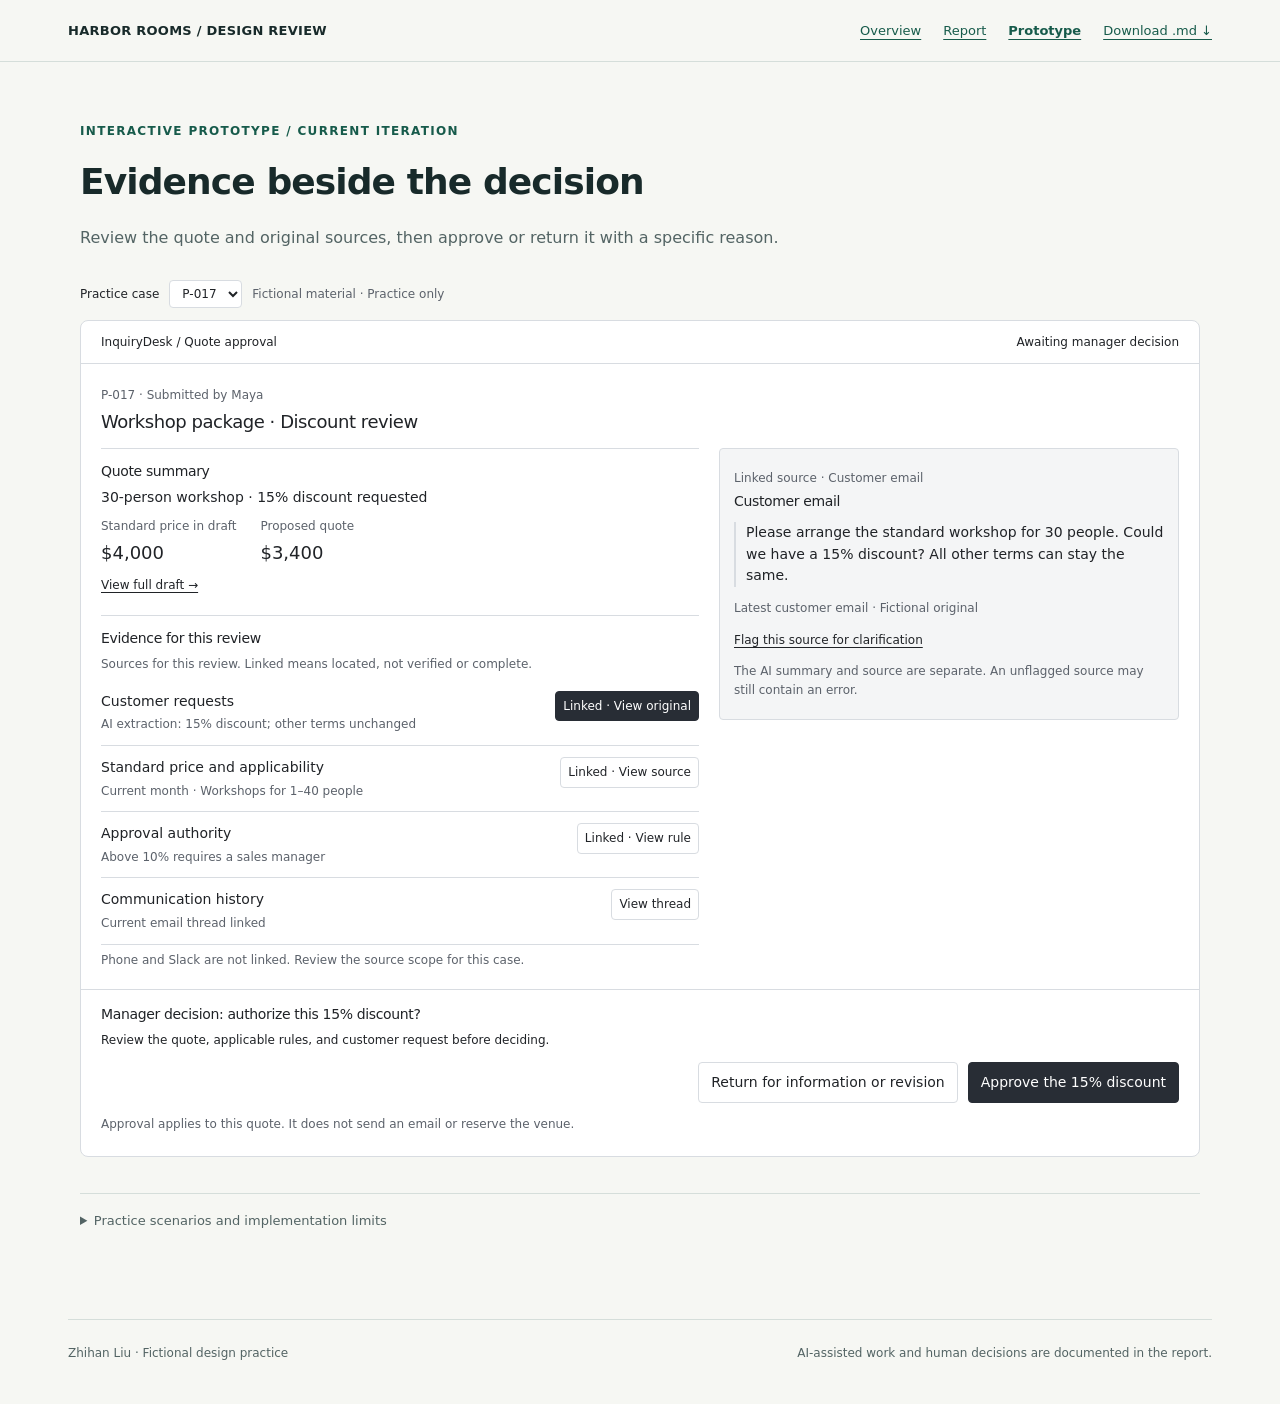
==== prototype.html @ 0fd15903 "Publish fictional quote review prototype and Markdown report" ====
<!doctype html><html lang="en"><head><meta charset="utf-8"><meta name="viewport" content="width=device-width, initial-scale=1"><meta name="robots" content="noindex,nofollow"><meta name="description" content="Fictional design practice by Zhihan Liu. Quote approval, supporting evidence, and human decisions."><title>Evidence beside the decision · Harbor Rooms</title><link rel="stylesheet" href="site.css"></head><body><div class="nav-wrap"><nav class="site-nav" aria-label="Main navigation"><a class="brand" href="index.html">HARBOR ROOMS / DESIGN REVIEW</a><a href="index.html">Overview</a><a href="submission.html">Report</a><a href="prototype.html" aria-current="page">Prototype</a><a href="submission.md" download="Zhihan_Liu_Mock_Assessment.md">Download .md ↓</a></nav></div><main class="wrap"><div class="prototype-host"><header class="page-head"><p class="eyebrow">Interactive prototype / Current iteration</p><h1>Evidence beside the decision</h1><p class="lede">Review the quote and original sources, then approve or return it with a specific reason.</p></header><div id="approval-evidence" class="viz-dotted-background">
  <div class="ae-exercise"><label for="ae-case">Practice case</label><select id="ae-case" class="cursor-interaction"><option value="a">P-017</option><option value="b">P-018</option><option value="c">P-019</option></select><span>Fictional material · Practice only</span></div>
  <section class="ae-window" aria-label="Review a quote with evidence">
    <header class="ae-header"><span>InquiryDesk / Quote approval</span><span id="ae-status">Awaiting manager decision</span></header>
    <div class="ae-heading"><p class="ae-muted" id="ae-id">P-017 · Submitted by Maya</p><h2>Workshop package · Discount review</h2></div>
    <div id="ae-review">
      <div class="ae-columns">
        <main>
          <section class="ae-section"><h3>Quote summary</h3><p>30-person workshop · 15% discount requested</p><div class="ae-prices"><div><span class="ae-muted">Standard price in draft</span><p>$4,000</p></div><div><span class="ae-muted">Proposed quote</span><p>$3,400</p></div></div><button type="button" class="ae-link cursor-interaction" data-source="quote">View full draft →</button></section>
          <section class="ae-section"><h3>Evidence for this review</h3><p class="ae-muted">Sources for this review. Linked means located, not verified or complete.</p>
            <div class="ae-row"><div><span>Customer requests</span><p class="ae-muted">AI extraction: 15% discount; other terms unchanged</p></div><button type="button" data-source="customer" class="ae-tag cursor-interaction">Linked · View original</button></div>
            <div class="ae-row"><div><span>Standard price and applicability</span><p class="ae-muted" id="ae-price-description">Current month · Workshops for 1–40 people</p></div><button type="button" data-source="price" id="ae-price-source" class="ae-tag cursor-interaction">Linked · View source</button></div>
            <div class="ae-row"><div><span>Approval authority</span><p class="ae-muted">Above 10% requires a sales manager</p></div><button type="button" data-source="rule" class="ae-tag cursor-interaction">Linked · View rule</button></div>
            <div class="ae-row"><div><span>Communication history</span><p class="ae-muted">Current email thread linked</p></div><button type="button" data-source="history" class="ae-tag cursor-interaction">View thread</button></div>
            <p class="ae-muted">Phone and Slack are not linked. Review the source scope for this case.</p>
          </section>
          <section id="ae-issue" class="ae-issue" aria-live="polite" hidden><h3>Needs information or clarification</h3><p id="ae-issue-copy"></p></section>
        </main>
        <aside class="ae-evidence" aria-label="Original evidence"><p class="ae-muted" id="ae-source-meta"></p><h3 id="ae-source-title"></h3><div id="ae-document"></div><button id="ae-flag" type="button" class="ae-link cursor-interaction" aria-pressed="false">Flag this source for clarification</button><p class="ae-muted">The AI summary and source are separate. An unflagged source may still contain an error.</p></aside>
      </div>
      <section class="ae-decision"><h3>Manager decision: authorize this 15% discount?</h3><p id="ae-decision-copy">Review the quote, applicable rules, and customer request before deciding.</p><div class="ae-actions"><button id="ae-return" type="button" class="ae-button cursor-interaction">Return for information or revision</button><button id="ae-approve" type="button" class="ae-button ae-primary cursor-interaction">Approve the 15% discount</button></div><p class="ae-muted">Approval applies to this quote. It does not send an email or reserve the venue.</p></section>
      <div id="ae-return-panel" class="ae-return-panel" role="group" aria-label="Return reason" hidden><label for="ae-reason">What should the coordinator add or revise?</label><textarea id="ae-reason" rows="3" placeholder="Name the source or term and the next step needed"></textarea><p id="ae-error" role="alert" hidden>Enter a specific return reason.</p><div class="ae-actions"><button id="ae-cancel" type="button" class="ae-button cursor-interaction">Cancel</button><button id="ae-confirm-return" type="button" class="ae-button ae-primary cursor-interaction">Confirm return</button></div></div>
    </div>
    <section id="ae-result" class="ae-result" aria-live="polite" hidden><p class="ae-muted">Practice approval record · Leon</p><h3 id="ae-result-title"></h3><p id="ae-result-copy"></p><p id="ae-result-reason"></p><p class="ae-muted">No real email or booking was created.</p><button id="ae-back" type="button" class="ae-button cursor-interaction">Return this case to pending review</button></section>
  </section>
</div>
<style>
#approval-evidence{padding:12px 0;color-scheme:light dark;font-family:system-ui,"Microsoft YaHei",sans-serif;font-size:14px;line-height:1.55;--ae-bg:light-dark(#fff,#202225);--ae-fg:light-dark(#202327,#eceef1);--ae-soft:light-dark(#f4f5f6,#2b2e33);--ae-muted:light-dark(#5c626b,#b4bac3);--ae-line:light-dark(#d8dce1,#474d55);--ae-button:light-dark(#282d35,#e4e8ed);--ae-button-text:light-dark(#fff,#1e2227);--ae-warn:light-dark(#80500f,#f0c085);color:var(--ae-fg)}
#approval-evidence *{box-sizing:border-box}
#approval-evidence [hidden]{display:none!important}
#approval-evidence .ae-exercise{display:flex;gap:10px;align-items:center;flex-wrap:wrap;padding:0 100px 12px 0;font-size:12px}
#approval-evidence .ae-exercise span{color:var(--ae-muted)}
#approval-evidence select{font:inherit;padding:5px 8px;background:var(--ae-bg);color:var(--ae-fg);border:1px solid var(--ae-line);border-radius:4px}
#approval-evidence .ae-window{background:var(--ae-bg);border:1px solid var(--ae-line);border-radius:8px;overflow:hidden}
#approval-evidence .ae-header{padding:12px 20px;border-bottom:1px solid var(--ae-line);display:flex;gap:10px;justify-content:space-between;flex-wrap:wrap;font-size:12px}
#approval-evidence .ae-heading{padding:16px 20px 12px}
#approval-evidence h2{font-size:18px;font-weight:500;margin:3px 0}
#approval-evidence h3{font-size:14px;font-weight:500;margin:0 0 8px}
#approval-evidence p{margin:6px 0}
#approval-evidence .ae-muted{color:var(--ae-muted);font-size:12px}
#approval-evidence .ae-columns{display:grid;grid-template-columns:minmax(0,1.3fr) minmax(0,1fr);gap:20px;padding:0 20px}
#approval-evidence main{min-width:0}
#approval-evidence .ae-section{padding:14px 0;border-top:1px solid var(--ae-line)}
#approval-evidence .ae-prices{display:flex;gap:24px;flex-wrap:wrap;font-variant-numeric:tabular-nums}
#approval-evidence .ae-prices p{font-size:18px;font-weight:500;margin:2px 0}
#approval-evidence .ae-row{display:flex;align-items:start;justify-content:space-between;gap:12px;padding:11px 0;border-bottom:1px solid var(--ae-line)}
#approval-evidence .ae-row>div{min-width:0}
#approval-evidence .ae-row p{margin:3px 0 0}
#approval-evidence .ae-evidence{min-width:0;align-self:start;background:var(--ae-soft);padding:14px;border:1px solid var(--ae-line);border-radius:4px}
#approval-evidence button,#approval-evidence textarea{font:inherit}
#approval-evidence button{color:inherit}
#approval-evidence .ae-link{border:0;padding:7px 0;background:transparent;text-decoration:underline;text-underline-offset:3px;font-size:12px;text-align:left}
#approval-evidence .ae-link[aria-pressed="true"]{font-weight:500;color:var(--ae-warn)}
#approval-evidence .ae-tag{font-size:12px;flex:none;max-width:48%;padding:5px 7px;background:var(--ae-bg);border:1px solid var(--ae-line);border-radius:4px;text-align:left}
#approval-evidence .ae-tag.ae-selected{background:var(--ae-button);color:var(--ae-button-text);border-color:var(--ae-button)}
#approval-evidence .ae-tag.ae-missing{color:var(--ae-warn);background:var(--ae-bg);border-color:var(--ae-line)}
#approval-evidence .ae-issue{padding:14px 0;color:var(--ae-warn);border-top:1px solid var(--ae-line)}
#approval-evidence .ae-decision{padding:16px 20px;border-top:1px solid var(--ae-line)}
#approval-evidence .ae-decision>p{font-size:12px}
#approval-evidence .ae-actions{display:flex;gap:10px;justify-content:flex-end;flex-wrap:wrap;margin:12px 0}
#approval-evidence .ae-button{padding:9px 12px;background:var(--ae-bg);border:1px solid var(--ae-line);border-radius:4px}
#approval-evidence .ae-primary{background:var(--ae-button);color:var(--ae-button-text);border-color:var(--ae-button)}
#approval-evidence .ae-button:disabled{opacity:.45;cursor:not-allowed}
#approval-evidence .ae-return-panel,#approval-evidence .ae-result{padding:16px 20px;border-top:1px solid var(--ae-line)}
#approval-evidence textarea{display:block;width:100%;padding:10px;margin:8px 0;background:var(--ae-bg);color:var(--ae-fg);border:1px solid var(--ae-line);border-radius:4px;resize:vertical;font-size:16px}
#approval-evidence #ae-error{color:var(--ae-warn)}
#approval-evidence #ae-result-reason{white-space:pre-wrap;overflow-wrap:anywhere}
#approval-evidence blockquote{margin:12px 0;padding-left:10px;border-left:2px solid var(--ae-line)}
@media(max-width:620px){#approval-evidence .ae-columns{grid-template-columns:1fr;gap:4px;padding:0 16px}#approval-evidence .ae-evidence{margin-bottom:16px}#approval-evidence .ae-header,#approval-evidence .ae-heading,#approval-evidence .ae-decision,#approval-evidence .ae-return-panel,#approval-evidence .ae-result{padding-left:16px;padding-right:16px}}
@media(pointer:coarse){#approval-evidence button,#approval-evidence select{min-height:44px}}
</style>
<script>
(()=>{
  const root=document.getElementById('approval-evidence');
  const q=id=>root.querySelector('#'+id);
  const caseIds={a:'P-017',b:'P-018',c:'P-019'};
  const sourceNames={customer:'Customer email',price:'Standard price source',rule:'Approval rule',history:'Current email thread',quote:'Quote draft'};
  let state={exercise:'approval-evidence',case:'a',source:'customer',decision:'pending',flags:[],reason:''};
  function restore(raw){const s=raw?.privateContent||raw;if(!s||s.exercise!=='approval-evidence')return;state.case=caseIds[s.case]?s.case:'a';state.source=sourceNames[s.source]?s.source:'customer';state.decision=['pending','approved','returned'].includes(s.decision)?s.decision:'pending';state.flags=Array.isArray(s.flags)?s.flags.filter(v=>sourceNames[v]):[];state.reason=typeof s.reason==='string'?s.reason:'';}
  function save(){}
  function documentHtml(){
    if(state.source==='customer')return state.case==='c'?'<blockquote>Please arrange the standard workshop for 30 people. Could we have a 15% discount? We would also like free cancellation until 3 days before the event instead of 7 days.</blockquote><p class="ae-muted">Latest customer email · Fictional original</p>':'<blockquote>Please arrange the standard workshop for 30 people. Could we have a 15% discount? All other terms can stay the same.</blockquote><p class="ae-muted">Latest customer email · Fictional original</p>';
    if(state.source==='price')return state.case==='b'?'<p>No standard price source applicable to this quote was found.</p><p>The draft lists $4,000, but its source, scope, and effective version are missing.</p>':'<p>Standard workshop package: $4,000.</p><p>For 1–40 people; applicable to quotes this month.</p><p>Default free cancellation deadline: 7 days before the event.</p><p class="ae-muted">Source: business-maintained monthly package table · Fictional material</p>';
    if(state.source==='rule')return '<blockquote>Discounts above 10%, or changes to cancellation terms, require sales manager approval.</blockquote><p class="ae-muted">Source: the mock brief business rules</p>';
    if(state.source==='history')return '<p>In this thread, the customer asked about a 30-person workshop. The coordinator shared standard package details. The customer then submitted special requests.</p><p class="ae-muted">Only this thread is linked. Phone, Slack, and other threads are not linked.</p>';
    return '<p>Standard workshop for 30 people: $4,000, discounted by 15% to $3,400.</p><p>Free cancellation deadline: 7 days before the event. Other package terms remain unchanged.</p><p>This quote does not book or reserve the venue.</p><p class="ae-muted">AI quote draft · Not sent</p>';
  }
  function render(){
    const missing=state.case==='b';const blocked=missing||state.flags.length>0;const done=state.decision!=='pending';
    q('ae-case').value=state.case;q('ae-id').textContent=caseIds[state.case]+' · Submitted by Maya';
    q('ae-source-meta').textContent='Linked source · '+sourceNames[state.source];q('ae-source-title').textContent=sourceNames[state.source];q('ae-document').innerHTML=documentHtml();
    q('ae-price-description').textContent=missing?'Applicable price source missing; draft amounts are not supported':'Current month · Workshops for 1–40 people';
    q('ae-price-source').textContent=missing?'Missing · View gap':'Linked · View source';
    root.querySelectorAll('.ae-tag').forEach(b=>{b.classList.toggle('ae-selected',b.dataset.source===state.source);b.classList.toggle('ae-missing',b.dataset.source==='price'&&missing);});
    const flagged=state.flags.includes(state.source);q('ae-flag').textContent=flagged?'Remove clarification flag':'Flag this source for clarification';q('ae-flag').setAttribute('aria-pressed',String(flagged));
    const issues=[];if(missing)issues.push('The standard price source is missing. Supply an applicable source.');state.flags.forEach(s=>issues.push('Manager flagged: '+sourceNames[s]+' needs information or clarification.'));
    q('ae-issue').hidden=!blocked;q('ae-issue-copy').textContent=issues.join(' ');
    q('ae-approve').disabled=blocked;
    q('ae-decision-copy').textContent=blocked?'A source issue remains unresolved. Specify the information or revision needed before approval.':'Review the quote, applicable rules, and customer request before deciding.';
    q('ae-review').hidden=done;q('ae-result').hidden=!done;
    q('ae-status').textContent=state.decision==='approved'?'Approved':state.decision==='returned'?'Awaiting coordinator update':blocked?'Needs information or clarification':'Awaiting manager decision';
    q('ae-result-title').textContent=state.decision==='approved'?'Approved the 15% discount in this quote':'Returned to the coordinator for information or revision';
    q('ae-result-copy').textContent=state.decision==='approved'?'The result returns to the coordinator. This quote can continue to the sending step.':'After adding information or revising the quote, the coordinator requests approval again.';
    q('ae-result-reason').textContent=state.decision==='returned'?'Return reason: '+state.reason:'';
  }
  root.querySelectorAll('[data-source]').forEach(b=>b.addEventListener('click',()=>{state.source=b.dataset.source;render();save();}));
  q('ae-flag').addEventListener('click',()=>{const i=state.flags.indexOf(state.source);if(i>=0)state.flags.splice(i,1);else state.flags.push(state.source);render();save();});
  q('ae-return').addEventListener('click',()=>{q('ae-return-panel').hidden=false;q('ae-reason').focus();});
  q('ae-cancel').addEventListener('click',()=>{q('ae-return-panel').hidden=true;q('ae-error').hidden=true;q('ae-return').focus();});
  q('ae-confirm-return').addEventListener('click',()=>{const reason=q('ae-reason').value.trim();if(!reason){q('ae-error').hidden=false;q('ae-reason').focus();return;}state.decision='returned';state.reason=reason;q('ae-return-panel').hidden=true;q('ae-error').hidden=true;render();save();});
  q('ae-approve').addEventListener('click',()=>{if(state.case==='b'||state.flags.length)return;state.decision='approved';render();save();});
  q('ae-back').addEventListener('click',()=>{state.decision='pending';state.flags=[];state.reason='';q('ae-reason').value='';q('ae-return-panel').hidden=true;q('ae-error').hidden=true;render();save();});
  q('ae-case').addEventListener('change',e=>{state={exercise:'approval-evidence',case:e.target.value,source:'customer',decision:'pending',flags:[],reason:''};q('ae-return-panel').hidden=true;q('ae-error').hidden=true;q('ae-reason').value='';render();save();});
  render();
})();
</script>
<details class="scenario-notes"><summary>Practice scenarios and implementation limits</summary><ul><li>P-017: discount request with linked price and rule sources.</li><li>P-018: applicable price source missing; approval is paused as a design hypothesis.</li><li>P-019: compare the original customer request with the summary and quote. This fixture contains a discrepancy.</li></ul><p>This is a browser-only prototype. Refresh resets the practice. Decisions do not send emails, reserve venues, or create real approval records. Source retrieval and AI are simulated.</p><a href="earlier-prototype.html">Compare the earlier version with required checkboxes →</a></details></div></main><footer class="footer"><span>Zhihan Liu · Fictional design practice</span><span>AI-assisted work and human decisions are documented in the report.</span></footer></body></html>
---- site.css ----
:root{color-scheme:light;--ink:#182a2a;--muted:#536464;--paper:#f6f7f3;--line:#d5deda;--green:#175b4b;--soft:#e9efe9}*{box-sizing:border-box}html{scroll-behavior:smooth;scroll-padding-top:90px}body{margin:0;background:var(--paper);color:var(--ink);font:16px/1.65 system-ui,-apple-system,'Segoe UI','Microsoft YaHei',sans-serif}a{color:var(--green);text-underline-offset:4px}a:hover{text-decoration-thickness:2px}button,a,select,textarea{touch-action:manipulation}a:focus-visible,button:focus-visible,select:focus-visible,textarea:focus-visible{outline:3px solid #247e69;outline-offset:4px}.site-nav{display:flex;gap:22px;align-items:center;flex-wrap:wrap;max-width:1200px;padding:20px 28px;margin:auto;font-size:13px}.brand{font-weight:700;color:var(--ink);text-decoration:none;margin-right:auto;letter-spacing:.02em}.site-nav a[aria-current=page]{font-weight:700}.nav-wrap{border-bottom:1px solid var(--line);background:var(--paper)}.wrap{max-width:1200px;margin:auto;padding:48px 28px 72px}.eyebrow{font-size:12px;letter-spacing:.11em;text-transform:uppercase;color:var(--green);font-weight:700}h1,h2,h3{line-height:1.2;letter-spacing:-.025em}h1{font-size:clamp(34px,5vw,62px);font-weight:600;margin:18px 0 22px;max-width:900px}h2{font-size:28px;margin:40px 0 20px}h3{font-size:20px}.lede{font-size:19px;max-width:720px;color:var(--muted)}.note{font-size:13px;color:var(--muted)}.actions{display:flex;gap:12px;flex-wrap:wrap;margin:28px 0}.button{display:inline-flex;align-items:center;justify-content:center;text-decoration:none;border:1px solid var(--line);border-radius:6px;background:white;padding:12px 18px;font-size:14px;font-weight:600;color:var(--ink)}.button.primary{background:var(--green);border-color:var(--green);color:white}.hero{padding:12px 0 34px}.overview{display:grid;grid-template-columns:1.4fr 1fr;gap:40px;padding-top:30px;border-top:1px solid var(--line)}.decision-note{border-left:3px solid var(--green);padding:8px 0 8px 20px}.flow{display:grid;grid-template-columns:repeat(4,1fr);border:1px solid var(--line);background:white;border-radius:8px;overflow:hidden;margin:22px 0}.flow>div{padding:22px;border-right:1px solid var(--line)}.flow>div:last-child{border:0}.flow span{font-size:12px;color:var(--green)}.flow strong{display:block;line-height:1.35;margin:9px 0}.flow p{font-size:13px;color:var(--muted);margin:0}.entry-list{border-top:1px solid var(--line);margin-top:20px}.entry{display:grid;grid-template-columns:45px 1fr auto;align-items:center;gap:16px;padding:22px 0;border-bottom:1px solid var(--line)}.entry p{font-size:14px;color:var(--muted);margin:5px 0}.entry .number{font-size:13px;color:var(--green)}.entry strong{font-size:20px;font-weight:600}.footer{border-top:1px solid var(--line);max-width:1144px;margin:0 auto;padding:24px 0 40px;color:var(--muted);font-size:12px;display:flex;gap:20px;justify-content:space-between;flex-wrap:wrap}.doc-grid{display:grid;grid-template-columns:200px minmax(0,1fr);gap:40px}.toc{font-size:13px;position:sticky;top:25px;align-self:start}.toc a{display:block;margin:0 0 14px;text-decoration:none}.doc{min-width:0;background:white;border:1px solid var(--line);border-radius:8px;padding:34px}.doc h1{font-size:34px}.doc h2{font-size:25px;padding-top:18px;border-top:1px solid var(--line);margin-top:36px}.doc h3{font-size:18px;margin-top:28px}.doc p,.doc li{font-size:15px}.doc table{font-size:13px;width:100%;border-collapse:collapse;margin:22px 0;display:block;overflow:auto}.doc th,.doc td{padding:12px;text-align:left;border:1px solid var(--line);vertical-align:top;min-width:120px}.doc th{background:var(--soft)}.doc blockquote{border-left:3px solid var(--line);margin:20px 0;padding-left:20px;color:var(--muted)}.doc pre{white-space:pre-wrap;overflow-wrap:anywhere}.doc img{max-width:100%}.page-head h1{font-size:36px}.page-head .lede{font-size:16px}.prototype-host{max-width:1120px;margin:auto}.prototype-host .ae-exercise{padding-right:0!important}.prototype-host button{cursor:pointer}.prototype-host #approval-evidence{color-scheme:light}.scenario-notes{margin-top:24px;border-top:1px solid var(--line);font-size:13px;color:var(--muted)}.scenario-notes summary{cursor:pointer;padding:16px 0}.scenario-notes li{margin-bottom:8px}@media(max-width:800px){.overview,.doc-grid{grid-template-columns:1fr;gap:22px}.toc{position:static;border-bottom:1px solid var(--line);padding-bottom:15px}.toc a{display:inline-block;margin:0 14px 8px 0}.flow{grid-template-columns:1fr 1fr}.flow>div:nth-child(2){border-right:0}.flow>div:nth-child(-n+2){border-bottom:1px solid var(--line)}.entry{grid-template-columns:24px 1fr}.entry>.button{grid-column:2;justify-self:start}.wrap{padding:28px 18px 45px}.site-nav{padding:16px 18px;gap:14px}.brand{flex-basis:100%}.doc{padding:22px}.footer{margin:0 18px}.flow>div{padding:16px}}@media(prefers-reduced-motion:reduce){html{scroll-behavior:auto}}
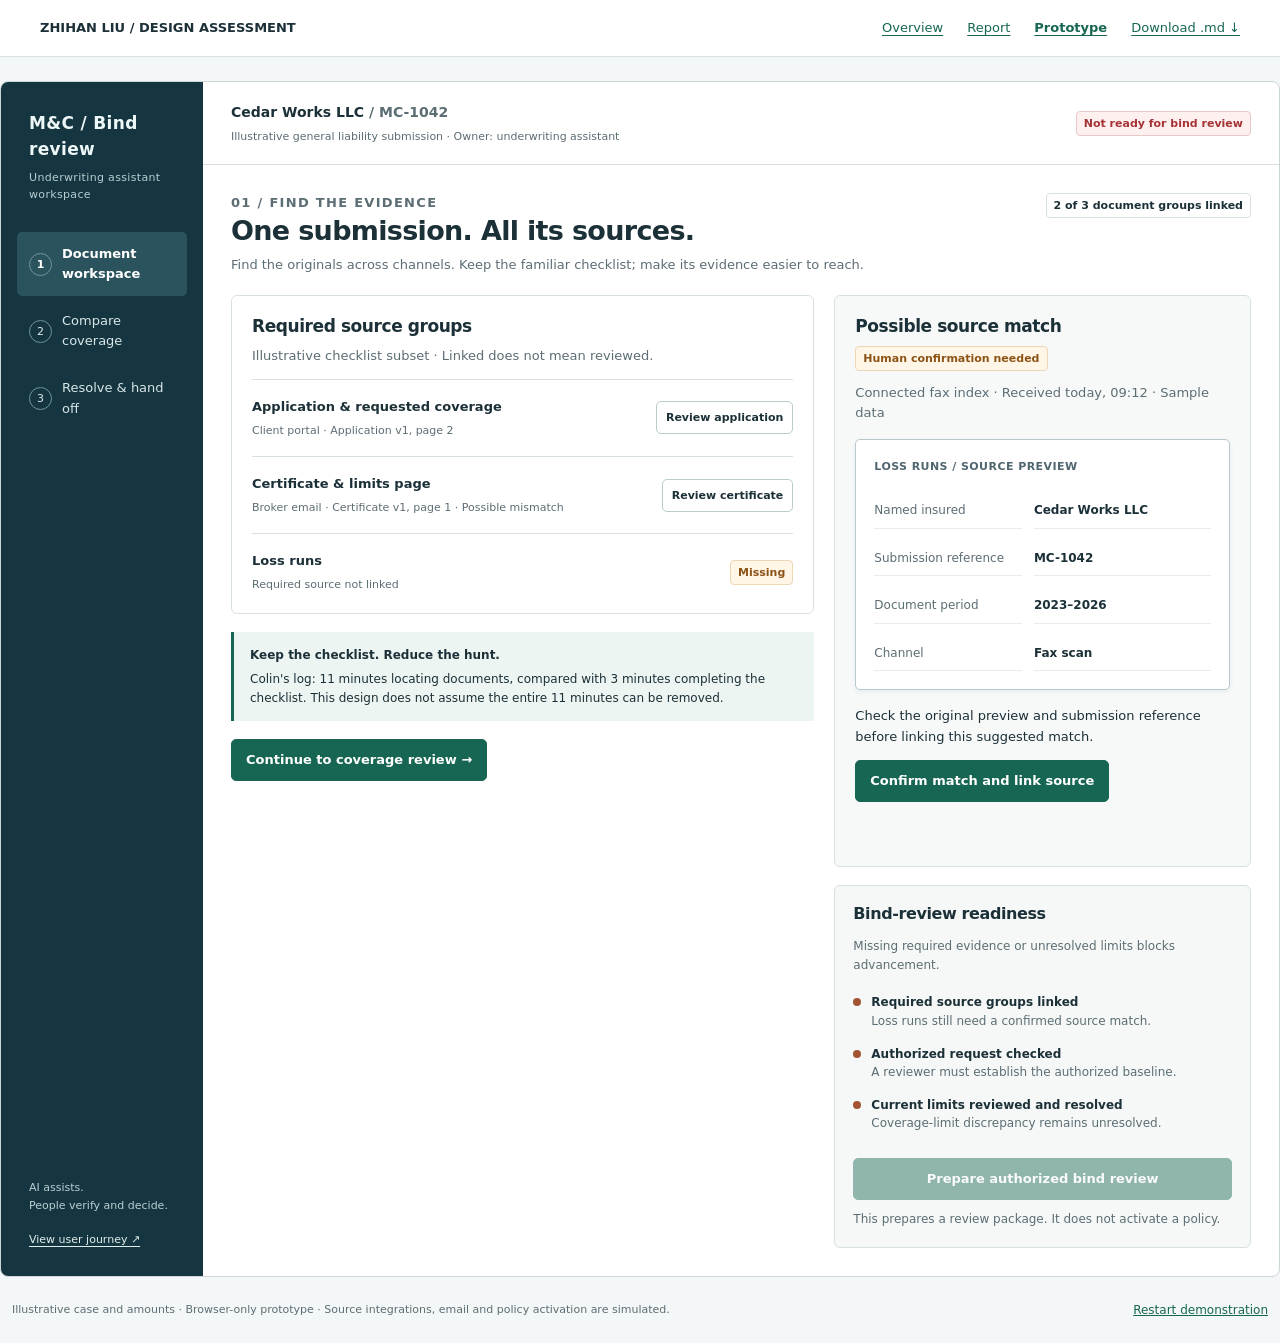
==== commit 5e422b18: "Publish Marsh & Colby evidence-led binding review assessment" ====
--- a/prototype.html
+++ b/prototype.html
@@ -1,117 +1,19 @@
-<!doctype html><html lang="en"><head><meta charset="utf-8"><meta name="viewport" content="width=device-width, initial-scale=1"><meta name="robots" content="noindex,nofollow"><meta name="description" content="Fictional design practice by Zhihan Liu. Quote approval, supporting evidence, and human decisions."><title>Evidence beside the decision · Harbor Rooms</title><link rel="stylesheet" href="site.css"></head><body><div class="nav-wrap"><nav class="site-nav" aria-label="Main navigation"><a class="brand" href="index.html">HARBOR ROOMS / DESIGN REVIEW</a><a href="index.html">Overview</a><a href="submission.html">Report</a><a href="prototype.html" aria-current="page">Prototype</a><a href="submission.md" download="Zhihan_Liu_Mock_Assessment.md">Download .md ↓</a></nav></div><main class="wrap"><div class="prototype-host"><header class="page-head"><p class="eyebrow">Interactive prototype / Current iteration</p><h1>Evidence beside the decision</h1><p class="lede">Review the quote and original sources, then approve or return it with a specific reason.</p></header><div id="approval-evidence" class="viz-dotted-background">
-  <div class="ae-exercise"><label for="ae-case">Practice case</label><select id="ae-case" class="cursor-interaction"><option value="a">P-017</option><option value="b">P-018</option><option value="c">P-019</option></select><span>Fictional material · Practice only</span></div>
-  <section class="ae-window" aria-label="Review a quote with evidence">
-    <header class="ae-header"><span>InquiryDesk / Quote approval</span><span id="ae-status">Awaiting manager decision</span></header>
-    <div class="ae-heading"><p class="ae-muted" id="ae-id">P-017 · Submitted by Maya</p><h2>Workshop package · Discount review</h2></div>
-    <div id="ae-review">
-      <div class="ae-columns">
-        <main>
-          <section class="ae-section"><h3>Quote summary</h3><p>30-person workshop · 15% discount requested</p><div class="ae-prices"><div><span class="ae-muted">Standard price in draft</span><p>$4,000</p></div><div><span class="ae-muted">Proposed quote</span><p>$3,400</p></div></div><button type="button" class="ae-link cursor-interaction" data-source="quote">View full draft →</button></section>
-          <section class="ae-section"><h3>Evidence for this review</h3><p class="ae-muted">Sources for this review. Linked means located, not verified or complete.</p>
-            <div class="ae-row"><div><span>Customer requests</span><p class="ae-muted">AI extraction: 15% discount; other terms unchanged</p></div><button type="button" data-source="customer" class="ae-tag cursor-interaction">Linked · View original</button></div>
-            <div class="ae-row"><div><span>Standard price and applicability</span><p class="ae-muted" id="ae-price-description">Current month · Workshops for 1–40 people</p></div><button type="button" data-source="price" id="ae-price-source" class="ae-tag cursor-interaction">Linked · View source</button></div>
-            <div class="ae-row"><div><span>Approval authority</span><p class="ae-muted">Above 10% requires a sales manager</p></div><button type="button" data-source="rule" class="ae-tag cursor-interaction">Linked · View rule</button></div>
-            <div class="ae-row"><div><span>Communication history</span><p class="ae-muted">Current email thread linked</p></div><button type="button" data-source="history" class="ae-tag cursor-interaction">View thread</button></div>
-            <p class="ae-muted">Phone and Slack are not linked. Review the source scope for this case.</p>
-          </section>
-          <section id="ae-issue" class="ae-issue" aria-live="polite" hidden><h3>Needs information or clarification</h3><p id="ae-issue-copy"></p></section>
-        </main>
-        <aside class="ae-evidence" aria-label="Original evidence"><p class="ae-muted" id="ae-source-meta"></p><h3 id="ae-source-title"></h3><div id="ae-document"></div><button id="ae-flag" type="button" class="ae-link cursor-interaction" aria-pressed="false">Flag this source for clarification</button><p class="ae-muted">The AI summary and source are separate. An unflagged source may still contain an error.</p></aside>
-      </div>
-      <section class="ae-decision"><h3>Manager decision: authorize this 15% discount?</h3><p id="ae-decision-copy">Review the quote, applicable rules, and customer request before deciding.</p><div class="ae-actions"><button id="ae-return" type="button" class="ae-button cursor-interaction">Return for information or revision</button><button id="ae-approve" type="button" class="ae-button ae-primary cursor-interaction">Approve the 15% discount</button></div><p class="ae-muted">Approval applies to this quote. It does not send an email or reserve the venue.</p></section>
-      <div id="ae-return-panel" class="ae-return-panel" role="group" aria-label="Return reason" hidden><label for="ae-reason">What should the coordinator add or revise?</label><textarea id="ae-reason" rows="3" placeholder="Name the source or term and the next step needed"></textarea><p id="ae-error" role="alert" hidden>Enter a specific return reason.</p><div class="ae-actions"><button id="ae-cancel" type="button" class="ae-button cursor-interaction">Cancel</button><button id="ae-confirm-return" type="button" class="ae-button ae-primary cursor-interaction">Confirm return</button></div></div>
-    </div>
-    <section id="ae-result" class="ae-result" aria-live="polite" hidden><p class="ae-muted">Practice approval record · Leon</p><h3 id="ae-result-title"></h3><p id="ae-result-copy"></p><p id="ae-result-reason"></p><p class="ae-muted">No real email or booking was created.</p><button id="ae-back" type="button" class="ae-button cursor-interaction">Return this case to pending review</button></section>
-  </section>
-</div>
-<style>
-#approval-evidence{padding:12px 0;color-scheme:light dark;font-family:system-ui,"Microsoft YaHei",sans-serif;font-size:14px;line-height:1.55;--ae-bg:light-dark(#fff,#202225);--ae-fg:light-dark(#202327,#eceef1);--ae-soft:light-dark(#f4f5f6,#2b2e33);--ae-muted:light-dark(#5c626b,#b4bac3);--ae-line:light-dark(#d8dce1,#474d55);--ae-button:light-dark(#282d35,#e4e8ed);--ae-button-text:light-dark(#fff,#1e2227);--ae-warn:light-dark(#80500f,#f0c085);color:var(--ae-fg)}
-#approval-evidence *{box-sizing:border-box}
-#approval-evidence [hidden]{display:none!important}
-#approval-evidence .ae-exercise{display:flex;gap:10px;align-items:center;flex-wrap:wrap;padding:0 100px 12px 0;font-size:12px}
-#approval-evidence .ae-exercise span{color:var(--ae-muted)}
-#approval-evidence select{font:inherit;padding:5px 8px;background:var(--ae-bg);color:var(--ae-fg);border:1px solid var(--ae-line);border-radius:4px}
-#approval-evidence .ae-window{background:var(--ae-bg);border:1px solid var(--ae-line);border-radius:8px;overflow:hidden}
-#approval-evidence .ae-header{padding:12px 20px;border-bottom:1px solid var(--ae-line);display:flex;gap:10px;justify-content:space-between;flex-wrap:wrap;font-size:12px}
-#approval-evidence .ae-heading{padding:16px 20px 12px}
-#approval-evidence h2{font-size:18px;font-weight:500;margin:3px 0}
-#approval-evidence h3{font-size:14px;font-weight:500;margin:0 0 8px}
-#approval-evidence p{margin:6px 0}
-#approval-evidence .ae-muted{color:var(--ae-muted);font-size:12px}
-#approval-evidence .ae-columns{display:grid;grid-template-columns:minmax(0,1.3fr) minmax(0,1fr);gap:20px;padding:0 20px}
-#approval-evidence main{min-width:0}
-#approval-evidence .ae-section{padding:14px 0;border-top:1px solid var(--ae-line)}
-#approval-evidence .ae-prices{display:flex;gap:24px;flex-wrap:wrap;font-variant-numeric:tabular-nums}
-#approval-evidence .ae-prices p{font-size:18px;font-weight:500;margin:2px 0}
-#approval-evidence .ae-row{display:flex;align-items:start;justify-content:space-between;gap:12px;padding:11px 0;border-bottom:1px solid var(--ae-line)}
-#approval-evidence .ae-row>div{min-width:0}
-#approval-evidence .ae-row p{margin:3px 0 0}
-#approval-evidence .ae-evidence{min-width:0;align-self:start;background:var(--ae-soft);padding:14px;border:1px solid var(--ae-line);border-radius:4px}
-#approval-evidence button,#approval-evidence textarea{font:inherit}
-#approval-evidence button{color:inherit}
-#approval-evidence .ae-link{border:0;padding:7px 0;background:transparent;text-decoration:underline;text-underline-offset:3px;font-size:12px;text-align:left}
-#approval-evidence .ae-link[aria-pressed="true"]{font-weight:500;color:var(--ae-warn)}
-#approval-evidence .ae-tag{font-size:12px;flex:none;max-width:48%;padding:5px 7px;background:var(--ae-bg);border:1px solid var(--ae-line);border-radius:4px;text-align:left}
-#approval-evidence .ae-tag.ae-selected{background:var(--ae-button);color:var(--ae-button-text);border-color:var(--ae-button)}
-#approval-evidence .ae-tag.ae-missing{color:var(--ae-warn);background:var(--ae-bg);border-color:var(--ae-line)}
-#approval-evidence .ae-issue{padding:14px 0;color:var(--ae-warn);border-top:1px solid var(--ae-line)}
-#approval-evidence .ae-decision{padding:16px 20px;border-top:1px solid var(--ae-line)}
-#approval-evidence .ae-decision>p{font-size:12px}
-#approval-evidence .ae-actions{display:flex;gap:10px;justify-content:flex-end;flex-wrap:wrap;margin:12px 0}
-#approval-evidence .ae-button{padding:9px 12px;background:var(--ae-bg);border:1px solid var(--ae-line);border-radius:4px}
-#approval-evidence .ae-primary{background:var(--ae-button);color:var(--ae-button-text);border-color:var(--ae-button)}
-#approval-evidence .ae-button:disabled{opacity:.45;cursor:not-allowed}
-#approval-evidence .ae-return-panel,#approval-evidence .ae-result{padding:16px 20px;border-top:1px solid var(--ae-line)}
-#approval-evidence textarea{display:block;width:100%;padding:10px;margin:8px 0;background:var(--ae-bg);color:var(--ae-fg);border:1px solid var(--ae-line);border-radius:4px;resize:vertical;font-size:16px}
-#approval-evidence #ae-error{color:var(--ae-warn)}
-#approval-evidence #ae-result-reason{white-space:pre-wrap;overflow-wrap:anywhere}
-#approval-evidence blockquote{margin:12px 0;padding-left:10px;border-left:2px solid var(--ae-line)}
-@media(max-width:620px){#approval-evidence .ae-columns{grid-template-columns:1fr;gap:4px;padding:0 16px}#approval-evidence .ae-evidence{margin-bottom:16px}#approval-evidence .ae-header,#approval-evidence .ae-heading,#approval-evidence .ae-decision,#approval-evidence .ae-return-panel,#approval-evidence .ae-result{padding-left:16px;padding-right:16px}}
-@media(pointer:coarse){#approval-evidence button,#approval-evidence select{min-height:44px}}
-</style>
-<script>
-(()=>{
-  const root=document.getElementById('approval-evidence');
-  const q=id=>root.querySelector('#'+id);
-  const caseIds={a:'P-017',b:'P-018',c:'P-019'};
-  const sourceNames={customer:'Customer email',price:'Standard price source',rule:'Approval rule',history:'Current email thread',quote:'Quote draft'};
-  let state={exercise:'approval-evidence',case:'a',source:'customer',decision:'pending',flags:[],reason:''};
-  function restore(raw){const s=raw?.privateContent||raw;if(!s||s.exercise!=='approval-evidence')return;state.case=caseIds[s.case]?s.case:'a';state.source=sourceNames[s.source]?s.source:'customer';state.decision=['pending','approved','returned'].includes(s.decision)?s.decision:'pending';state.flags=Array.isArray(s.flags)?s.flags.filter(v=>sourceNames[v]):[];state.reason=typeof s.reason==='string'?s.reason:'';}
-  function save(){}
-  function documentHtml(){
-    if(state.source==='customer')return state.case==='c'?'<blockquote>Please arrange the standard workshop for 30 people. Could we have a 15% discount? We would also like free cancellation until 3 days before the event instead of 7 days.</blockquote><p class="ae-muted">Latest customer email · Fictional original</p>':'<blockquote>Please arrange the standard workshop for 30 people. Could we have a 15% discount? All other terms can stay the same.</blockquote><p class="ae-muted">Latest customer email · Fictional original</p>';
-    if(state.source==='price')return state.case==='b'?'<p>No standard price source applicable to this quote was found.</p><p>The draft lists $4,000, but its source, scope, and effective version are missing.</p>':'<p>Standard workshop package: $4,000.</p><p>For 1–40 people; applicable to quotes this month.</p><p>Default free cancellation deadline: 7 days before the event.</p><p class="ae-muted">Source: business-maintained monthly package table · Fictional material</p>';
-    if(state.source==='rule')return '<blockquote>Discounts above 10%, or changes to cancellation terms, require sales manager approval.</blockquote><p class="ae-muted">Source: the mock brief business rules</p>';
-    if(state.source==='history')return '<p>In this thread, the customer asked about a 30-person workshop. The coordinator shared standard package details. The customer then submitted special requests.</p><p class="ae-muted">Only this thread is linked. Phone, Slack, and other threads are not linked.</p>';
-    return '<p>Standard workshop for 30 people: $4,000, discounted by 15% to $3,400.</p><p>Free cancellation deadline: 7 days before the event. Other package terms remain unchanged.</p><p>This quote does not book or reserve the venue.</p><p class="ae-muted">AI quote draft · Not sent</p>';
-  }
-  function render(){
-    const missing=state.case==='b';const blocked=missing||state.flags.length>0;const done=state.decision!=='pending';
-    q('ae-case').value=state.case;q('ae-id').textContent=caseIds[state.case]+' · Submitted by Maya';
-    q('ae-source-meta').textContent='Linked source · '+sourceNames[state.source];q('ae-source-title').textContent=sourceNames[state.source];q('ae-document').innerHTML=documentHtml();
-    q('ae-price-description').textContent=missing?'Applicable price source missing; draft amounts are not supported':'Current month · Workshops for 1–40 people';
-    q('ae-price-source').textContent=missing?'Missing · View gap':'Linked · View source';
-    root.querySelectorAll('.ae-tag').forEach(b=>{b.classList.toggle('ae-selected',b.dataset.source===state.source);b.classList.toggle('ae-missing',b.dataset.source==='price'&&missing);});
-    const flagged=state.flags.includes(state.source);q('ae-flag').textContent=flagged?'Remove clarification flag':'Flag this source for clarification';q('ae-flag').setAttribute('aria-pressed',String(flagged));
-    const issues=[];if(missing)issues.push('The standard price source is missing. Supply an applicable source.');state.flags.forEach(s=>issues.push('Manager flagged: '+sourceNames[s]+' needs information or clarification.'));
-    q('ae-issue').hidden=!blocked;q('ae-issue-copy').textContent=issues.join(' ');
-    q('ae-approve').disabled=blocked;
-    q('ae-decision-copy').textContent=blocked?'A source issue remains unresolved. Specify the information or revision needed before approval.':'Review the quote, applicable rules, and customer request before deciding.';
-    q('ae-review').hidden=done;q('ae-result').hidden=!done;
-    q('ae-status').textContent=state.decision==='approved'?'Approved':state.decision==='returned'?'Awaiting coordinator update':blocked?'Needs information or clarification':'Awaiting manager decision';
-    q('ae-result-title').textContent=state.decision==='approved'?'Approved the 15% discount in this quote':'Returned to the coordinator for information or revision';
-    q('ae-result-copy').textContent=state.decision==='approved'?'The result returns to the coordinator. This quote can continue to the sending step.':'After adding information or revising the quote, the coordinator requests approval again.';
-    q('ae-result-reason').textContent=state.decision==='returned'?'Return reason: '+state.reason:'';
-  }
-  root.querySelectorAll('[data-source]').forEach(b=>b.addEventListener('click',()=>{state.source=b.dataset.source;render();save();}));
-  q('ae-flag').addEventListener('click',()=>{const i=state.flags.indexOf(state.source);if(i>=0)state.flags.splice(i,1);else state.flags.push(state.source);render();save();});
-  q('ae-return').addEventListener('click',()=>{q('ae-return-panel').hidden=false;q('ae-reason').focus();});
-  q('ae-cancel').addEventListener('click',()=>{q('ae-return-panel').hidden=true;q('ae-error').hidden=true;q('ae-return').focus();});
-  q('ae-confirm-return').addEventListener('click',()=>{const reason=q('ae-reason').value.trim();if(!reason){q('ae-error').hidden=false;q('ae-reason').focus();return;}state.decision='returned';state.reason=reason;q('ae-return-panel').hidden=true;q('ae-error').hidden=true;render();save();});
-  q('ae-approve').addEventListener('click',()=>{if(state.case==='b'||state.flags.length)return;state.decision='approved';render();save();});
-  q('ae-back').addEventListener('click',()=>{state.decision='pending';state.flags=[];state.reason='';q('ae-reason').value='';q('ae-return-panel').hidden=true;q('ae-error').hidden=true;render();save();});
-  q('ae-case').addEventListener('change',e=>{state={exercise:'approval-evidence',case:e.target.value,source:'customer',decision:'pending',flags:[],reason:''};q('ae-return-panel').hidden=true;q('ae-error').hidden=true;q('ae-reason').value='';render();save();});
-  render();
-})();
-</script>
-<details class="scenario-notes"><summary>Practice scenarios and implementation limits</summary><ul><li>P-017: discount request with linked price and rule sources.</li><li>P-018: applicable price source missing; approval is paused as a design hypothesis.</li><li>P-019: compare the original customer request with the summary and quote. This fixture contains a discrepancy.</li></ul><p>This is a browser-only prototype. Refresh resets the practice. Decisions do not send emails, reserve venues, or create real approval records. Source retrieval and AI are simulated.</p><a href="earlier-prototype.html">Compare the earlier version with required checkboxes →</a></details></div></main><footer class="footer"><span>Zhihan Liu · Fictional design practice</span><span>AI-assisted work and human decisions are documented in the report.</span></footer></body></html>+<!doctype html><html lang="en"><head><meta charset="utf-8"><meta name="viewport" content="width=device-width,initial-scale=1"><meta name="robots" content="noindex,nofollow"><title>Binding review prototype · Marsh &amp; Colby</title><link rel="stylesheet" href="site.css"></head><body>
+<nav class="public-nav" aria-label="Site navigation"><a class="brand" href="index.html">ZHIHAN LIU / DESIGN ASSESSMENT</a><a href="index.html">Overview</a><a href="submission.html">Report</a><a href="prototype.html" aria-current="page">Prototype</a><a href="submission.md" download="Zhihan_Liu_Ajaia_Design_Assessment.md">Download .md ↓</a></nav>
+<div class="app-shell"><aside class="app-sidebar"><div class="app-brand">M&amp;C / Bind review<small>Underwriting assistant workspace</small></div><nav aria-label="Workflow steps"><button class="step-btn" data-step="1" aria-current="step"><span class="step-num">1</span>Document workspace</button><button class="step-btn" data-step="2"><span class="step-num">2</span>Compare coverage</button><button class="step-btn" data-step="3"><span class="step-num">3</span>Resolve &amp; hand off</button></nav><div class="sidebar-foot">AI assists.<br>People verify and decide.<br><br><a href="journey.svg">View user journey ↗</a></div></aside>
+<main class="app-main"><header class="app-top"><div><strong>Cedar Works LLC <span class="muted">/ MC-1042</span></strong><p>Illustrative general liability submission · Owner: underwriting assistant</p></div><span class="badge error" id="global-status" aria-live="polite">Not ready for bind review</span></header><div class="app-content">
+<section id="screen-1" aria-label="Document workspace"><div class="screen-head"><div><p class="eyebrow">01 / Find the evidence</p><h1>One submission. All its sources.</h1><p>Find the originals across channels. Keep the familiar checklist; make its evidence easier to reach.</p></div><span class="badge" id="doc-count">2 of 3 document groups linked</span></div>
+<div class="columns"><div><div class="panel"><h2>Required source groups</h2><p class="small muted">Illustrative checklist subset · Linked does not mean reviewed.</p><div class="document-row"><div><strong>Application &amp; requested coverage</strong><p>Client portal · Application v1, page 2</p></div><button class="button" data-step="2">Review application</button></div><div class="document-row"><div><strong>Certificate &amp; limits page</strong><p id="coi-meta">Broker email · Certificate v1, page 1 · Possible mismatch</p></div><button class="button" data-step="2">Review certificate</button></div><div class="document-row"><div><strong>Loss runs</strong><p id="loss-meta">Required source not linked</p></div><span class="badge warn" id="loss-status">Missing</span></div></div>
+<div class="info-strip"><strong>Keep the checklist. Reduce the hunt.</strong><p>Colin's log: 11 minutes locating documents, compared with 3 minutes completing the checklist. This design does not assume the entire 11 minutes can be removed.</p></div><button class="button primary" data-step="2">Continue to coverage review →</button></div>
+<aside><div class="panel soft"><h2>Possible source match</h2><span class="badge warn">Human confirmation needed</span><p class="source-meta" style="margin-top:12px">Connected fax index · Received today, 09:12 · Sample data</p><div class="preview"><div class="doc-name">LOSS RUNS / SOURCE PREVIEW</div><dl><dt>Named insured</dt><dd>Cedar Works LLC</dd><dt>Submission reference</dt><dd>MC-1042</dd><dt>Document period</dt><dd>2023–2026</dd><dt>Channel</dt><dd>Fax scan</dd></dl></div><p>Check the original preview and submission reference before linking this suggested match.</p><button id="link-loss" class="button primary">Confirm match and link source</button><p id="link-feedback" class="status-line" role="status"></p></div><div class="gate" data-gate></div></aside></div></section>
+<section id="screen-2" aria-label="Compare coverage" hidden><div class="screen-head"><div><p class="eyebrow">02 / Check the originals</p><h1>Different values. One decision to verify.</h1><p>AI highlights a possible difference. A reviewer establishes the authorized request and checks the original documents.</p></div><span class="badge error" id="comparison-status">Possible limit mismatch</span></div>
+<div class="info-strip warn" id="difference-banner"><strong id="difference-title">AI found different limits. Neither document is automatically correct.</strong><p id="difference-copy">Check the same coverage type and basis, then confirm the client's authorized requirement.</p></div>
+<div class="pair"><article class="panel"><div class="actions" style="justify-content:space-between"><h2>Application</h2><span class="badge">v1 · Page 2</span></div><p class="source-meta">Original excerpt · Client portal · Illustrative document</p><div class="preview"><div class="doc-name">COVERAGE REQUEST / APPLICATION</div><dl><dt>Named insured</dt><dd>Cedar Works LLC</dd><dt>Coverage</dt><dd>General liability</dd><dt>Limit basis</dt><dd>Per occurrence</dd><dt>Requested limit</dt><dd class="highlight">$1,000,000</dd></dl></div><p class="small muted">Extracted candidate value. The application alone does not establish authorization.</p></article>
+<article class="panel"><div class="actions" style="justify-content:space-between"><h2>Certificate of insurance</h2><span class="badge" id="certificate-version">v1 · Page 1</span></div><p class="source-meta" id="certificate-meta">Original excerpt · Broker email · Illustrative document</p><div class="preview"><div class="doc-name">CERTIFICATE / COVERAGE LIMITS</div><dl><dt>Named insured</dt><dd>Cedar Works LLC</dd><dt>Coverage</dt><dd>General liability</dd><dt>Limit basis</dt><dd>Per occurrence</dd><dt>Stated limit</dt><dd class="highlight" id="certificate-limit">$500,000</dd></dl></div><p class="small muted" id="certificate-note">The difference needs review, not an automatic correction.</p></article></div>
+<div class="columns"><div class="panel soft"><h2>Check the authorized request</h2><p class="source-meta" id="request-source">Client request forwarded by broker · Email, paragraph 2 · Sample data</p><blockquote style="margin:12px 0;border-left:3px solid #b6cfc5;padding-left:14px;font-size:14px">“Please arrange general liability at $1,000,000 per occurrence for Cedar Works LLC.”</blockquote><p class="small muted">In production, the reviewer must confirm this is an authorized and current request. Forwarded text is not automatically authoritative.</p><button id="verify-request" class="button">Confirm request source and limit</button><p id="request-feedback" class="status-line" role="status"></p><div class="review-actions"><button id="record-mismatch" class="button primary">Record discrepancy &amp; draft request →</button><button id="confirm-match" class="button primary" hidden>Confirm revised limits match the request</button><p id="comparison-feedback" class="status-line" role="status"></p></div></div><aside><div class="gate" data-gate></div><p class="small muted" style="margin-top:12px">A new document version reopens review. No AI output can waive a required document or unresolved coverage limit.</p></aside></div></section>
+<section id="screen-3" aria-label="Resolution and handoff" hidden><div class="screen-head"><div><p class="eyebrow">03 / Close the loop</p><h1>Make the next action explicit.</h1><p>Approve the message before it leaves. Track the reply, then recheck its evidence before handoff.</p></div><span class="badge warn" id="resolution-status">Request not sent</span></div><div class="columns"><div>
+<div class="panel" id="request-panel"><h2>Correction or clarification request</h2><p class="source-meta">To: assigned broker · Attach source references: application p2, certificate p1, request email</p><label for="broker-message" class="small"><strong>AI draft · Review and edit before sending</strong></label><textarea id="broker-message" rows="7"></textarea><p class="small muted">This draft asks for confirmation when the authorized baseline is not yet verified. It does not change coverage.</p><button id="send-request" class="button primary">Approve and send request (demo)</button><p id="send-feedback" class="status-line" role="status"></p></div>
+<div class="panel soft" id="waiting-panel" hidden><h2>Awaiting a usable broker response</h2><p>Owner: underwriting assistant · Channel: broker email</p><p class="small muted">Waiting is visible. Follow-up timing should follow an agreed service rule, not an invented automatic deadline.</p><button id="load-reply" class="button">Load illustrative broker reply</button></div>
+<div class="info-strip warn" id="reply-panel" hidden><strong>New certificate v2 received — review reopened</strong><p>The sample reply confirms the client's requested $1,000,000 limit and supplies a revised certificate. Receipt alone does not resolve the issue.</p><button class="button" data-step="2" style="margin-top:12px">Review new evidence →</button></div>
+<div class="result-panel" id="handoff-result" hidden><p class="eyebrow">Review package prepared</p><h2>Ready for an authorized person to assess binding.</h2><p>Application v1 / p2 · Certificate v2 / p1 · Confirmed request email · Loss runs fax linked to MC-1042.</p><p>Human-reviewed limit: $1,000,000 per occurrence. The resolution and reviewed versions travel with the package. This prototype has not activated a policy.</p></div></div><aside><div class="gate" data-gate></div><div class="panel" style="margin-top:18px"><h2>Issue history</h2><div id="issue-history" aria-live="polite"></div></div></aside></div></section>
+</div></main></div><div class="demo-bar"><span>Illustrative case and amounts · Browser-only prototype · Source integrations, email and policy activation are simulated.</span><button class="link-button" id="reset-demo">Restart demonstration</button></div><script src="prototype.js"></script></body></html>
--- a/site.css
+++ b/site.css
@@ -1 +1 @@
-:root{color-scheme:light;--ink:#182a2a;--muted:#536464;--paper:#f6f7f3;--line:#d5deda;--green:#175b4b;--soft:#e9efe9}*{box-sizing:border-box}html{scroll-behavior:smooth;scroll-padding-top:90px}body{margin:0;background:var(--paper);color:var(--ink);font:16px/1.65 system-ui,-apple-system,'Segoe UI','Microsoft YaHei',sans-serif}a{color:var(--green);text-underline-offset:4px}a:hover{text-decoration-thickness:2px}button,a,select,textarea{touch-action:manipulation}a:focus-visible,button:focus-visible,select:focus-visible,textarea:focus-visible{outline:3px solid #247e69;outline-offset:4px}.site-nav{display:flex;gap:22px;align-items:center;flex-wrap:wrap;max-width:1200px;padding:20px 28px;margin:auto;font-size:13px}.brand{font-weight:700;color:var(--ink);text-decoration:none;margin-right:auto;letter-spacing:.02em}.site-nav a[aria-current=page]{font-weight:700}.nav-wrap{border-bottom:1px solid var(--line);background:var(--paper)}.wrap{max-width:1200px;margin:auto;padding:48px 28px 72px}.eyebrow{font-size:12px;letter-spacing:.11em;text-transform:uppercase;color:var(--green);font-weight:700}h1,h2,h3{line-height:1.2;letter-spacing:-.025em}h1{font-size:clamp(34px,5vw,62px);font-weight:600;margin:18px 0 22px;max-width:900px}h2{font-size:28px;margin:40px 0 20px}h3{font-size:20px}.lede{font-size:19px;max-width:720px;color:var(--muted)}.note{font-size:13px;color:var(--muted)}.actions{display:flex;gap:12px;flex-wrap:wrap;margin:28px 0}.button{display:inline-flex;align-items:center;justify-content:center;text-decoration:none;border:1px solid var(--line);border-radius:6px;background:white;padding:12px 18px;font-size:14px;font-weight:600;color:var(--ink)}.button.primary{background:var(--green);border-color:var(--green);color:white}.hero{padding:12px 0 34px}.overview{display:grid;grid-template-columns:1.4fr 1fr;gap:40px;padding-top:30px;border-top:1px solid var(--line)}.decision-note{border-left:3px solid var(--green);padding:8px 0 8px 20px}.flow{display:grid;grid-template-columns:repeat(4,1fr);border:1px solid var(--line);background:white;border-radius:8px;overflow:hidden;margin:22px 0}.flow>div{padding:22px;border-right:1px solid var(--line)}.flow>div:last-child{border:0}.flow span{font-size:12px;color:var(--green)}.flow strong{display:block;line-height:1.35;margin:9px 0}.flow p{font-size:13px;color:var(--muted);margin:0}.entry-list{border-top:1px solid var(--line);margin-top:20px}.entry{display:grid;grid-template-columns:45px 1fr auto;align-items:center;gap:16px;padding:22px 0;border-bottom:1px solid var(--line)}.entry p{font-size:14px;color:var(--muted);margin:5px 0}.entry .number{font-size:13px;color:var(--green)}.entry strong{font-size:20px;font-weight:600}.footer{border-top:1px solid var(--line);max-width:1144px;margin:0 auto;padding:24px 0 40px;color:var(--muted);font-size:12px;display:flex;gap:20px;justify-content:space-between;flex-wrap:wrap}.doc-grid{display:grid;grid-template-columns:200px minmax(0,1fr);gap:40px}.toc{font-size:13px;position:sticky;top:25px;align-self:start}.toc a{display:block;margin:0 0 14px;text-decoration:none}.doc{min-width:0;background:white;border:1px solid var(--line);border-radius:8px;padding:34px}.doc h1{font-size:34px}.doc h2{font-size:25px;padding-top:18px;border-top:1px solid var(--line);margin-top:36px}.doc h3{font-size:18px;margin-top:28px}.doc p,.doc li{font-size:15px}.doc table{font-size:13px;width:100%;border-collapse:collapse;margin:22px 0;display:block;overflow:auto}.doc th,.doc td{padding:12px;text-align:left;border:1px solid var(--line);vertical-align:top;min-width:120px}.doc th{background:var(--soft)}.doc blockquote{border-left:3px solid var(--line);margin:20px 0;padding-left:20px;color:var(--muted)}.doc pre{white-space:pre-wrap;overflow-wrap:anywhere}.doc img{max-width:100%}.page-head h1{font-size:36px}.page-head .lede{font-size:16px}.prototype-host{max-width:1120px;margin:auto}.prototype-host .ae-exercise{padding-right:0!important}.prototype-host button{cursor:pointer}.prototype-host #approval-evidence{color-scheme:light}.scenario-notes{margin-top:24px;border-top:1px solid var(--line);font-size:13px;color:var(--muted)}.scenario-notes summary{cursor:pointer;padding:16px 0}.scenario-notes li{margin-bottom:8px}@media(max-width:800px){.overview,.doc-grid{grid-template-columns:1fr;gap:22px}.toc{position:static;border-bottom:1px solid var(--line);padding-bottom:15px}.toc a{display:inline-block;margin:0 14px 8px 0}.flow{grid-template-columns:1fr 1fr}.flow>div:nth-child(2){border-right:0}.flow>div:nth-child(-n+2){border-bottom:1px solid var(--line)}.entry{grid-template-columns:24px 1fr}.entry>.button{grid-column:2;justify-self:start}.wrap{padding:28px 18px 45px}.site-nav{padding:16px 18px;gap:14px}.brand{flex-basis:100%}.doc{padding:22px}.footer{margin:0 18px}.flow>div{padding:16px}}@media(prefers-reduced-motion:reduce){html{scroll-behavior:auto}}+:root{color-scheme:light;--ink:#1c3038;--muted:#5c6d74;--teal:#166653;--line:#d8e1e2;--bg:#f4f7f7;--nav:#153640;--amber:#8b5316;--red:#a53335;--greenbg:#eaf4ee}*{box-sizing:border-box}body{margin:0;background:var(--bg);color:var(--ink);font:15px/1.55 Inter,system-ui,-apple-system,'Segoe UI',sans-serif}a{color:var(--teal);text-underline-offset:3px}button,input,textarea{font:inherit}button,a{touch-action:manipulation}button{cursor:pointer}button:disabled{opacity:.45;cursor:not-allowed}button:focus-visible,a:focus-visible,textarea:focus-visible{outline:3px solid #318a78;outline-offset:3px}[hidden]{display:none!important}h1,h2,h3,p{margin-top:0}h1,h2,h3{line-height:1.25;letter-spacing:-.025em}h1{font-size:32px}h2{font-size:22px}h3{font-size:16px}.muted{color:var(--muted)}.small{font-size:12px}.eyebrow{font-size:11px;letter-spacing:.1em;text-transform:uppercase;font-weight:700;color:var(--teal)}.button{border:1px solid #bacbcb;background:white;color:var(--ink);border-radius:5px;padding:10px 14px;display:inline-flex;align-items:center;gap:8px;text-decoration:none;font-weight:600;font-size:13px}.button.primary{background:var(--teal);border-color:var(--teal);color:white}.button.danger{color:var(--red);border-color:#d5b4b5}.button.subtle{background:transparent}.badge{display:inline-block;border:1px solid var(--line);border-radius:4px;padding:3px 7px;font-size:11px;font-weight:650;white-space:nowrap}.badge.warn{color:var(--amber);background:#fff6e8;border-color:#ecd7b7}.badge.good{color:var(--teal);background:var(--greenbg);border-color:#bfdbcd}.badge.error{color:var(--red);background:#fff0f0;border-color:#e9c8c9}.public-nav{border-bottom:1px solid var(--line);background:white;display:flex;gap:24px;align-items:center;padding:18px max(24px,calc((100% - 1200px)/2));font-size:13px}.public-nav .brand{font-weight:800;text-decoration:none;color:var(--ink);margin-right:auto}.public-nav a[aria-current=page]{font-weight:750}.wrap{max-width:1200px;padding:36px 24px 60px;margin:auto}.intro{display:grid;grid-template-columns:1.3fr 1fr;gap:42px;align-items:center;padding:28px 0}.intro h1{font-size:44px;max-width:750px;margin-bottom:18px}.intro .lead{font-size:18px;color:var(--muted);max-width:680px}.actions{display:flex;gap:10px;flex-wrap:wrap;align-items:center}.evidence-chart{background:white;border:1px solid var(--line);padding:24px;border-radius:8px}.bar-row{display:grid;grid-template-columns:110px 1fr 45px;align-items:center;gap:12px;margin:16px 0;font-size:13px}.bar-track{height:14px;background:#edf1f2;border-radius:3px;overflow:hidden}.bar{height:100%;background:#397e80;border-radius:3px}.bar.short{background:#a5c5bd}.evidence-chart .small{margin:20px 0 0}.insight-grid{display:grid;grid-template-columns:repeat(3,1fr);gap:16px;margin:28px 0}.insight{background:white;border:1px solid var(--line);padding:22px;border-radius:6px}.insight strong.metric{font-size:30px;display:block;letter-spacing:-.03em;margin:5px 0}.insight p{font-size:13px;margin-bottom:0;color:var(--muted)}.journey{margin:28px 0 36px;background:white;border:1px solid var(--line);border-radius:6px;padding:20px;overflow:auto}.journey img{width:100%;min-width:850px;display:block}.case-section{border-top:1px solid var(--line);padding-top:26px;margin-top:30px}.case-section table,.report table{border-collapse:collapse;width:100%;font-size:13px;margin:18px 0;display:block;overflow:auto}.case-section th,.case-section td,.report th,.report td{border:1px solid var(--line);padding:12px;text-align:left;vertical-align:top;min-width:110px}.case-section th,.report th{background:#edf3f2}.case-section p{max-width:850px}.report-grid{display:grid;grid-template-columns:170px minmax(0,1fr);gap:32px}.toc{font-size:12px;position:sticky;top:24px;align-self:start}.toc a{display:block;margin:0 0 14px;text-decoration:none}.report{background:white;padding:32px;border:1px solid var(--line);border-radius:7px;min-width:0}.report h1{font-size:30px}.report h2{font-size:23px;padding-top:24px;border-top:1px solid var(--line);margin-top:32px}.report h3{font-size:17px;margin-top:24px}.report img{max-width:100%}.report p,.report li{font-size:14px}.footer{max-width:1152px;padding:24px 0;margin:0 auto;border-top:1px solid var(--line);font-size:12px;color:var(--muted)}.app-shell{display:grid;grid-template-columns:202px minmax(0,1fr);max-width:1540px;margin:24px auto;border:1px solid #cbd6d8;border-radius:8px;overflow:hidden;background:white;min-height:770px}.app-sidebar{background:var(--nav);color:#eef7f7;padding:28px 16px;display:flex;flex-direction:column}.app-brand{padding:0 12px 26px;font-size:17px;font-weight:750;letter-spacing:.02em}.app-brand small{display:block;font-size:11px;font-weight:400;color:#b7ced2;margin-top:6px}.step-btn{border:0;border-radius:5px;padding:12px;color:#d9e6e8;display:flex;align-items:center;gap:10px;background:transparent;text-align:left;margin:3px 0;font-size:13px}.step-btn[aria-current=step]{background:#2b535e;color:white;font-weight:700}.step-num{width:23px;height:23px;flex:none;border:1px solid #6f949d;border-radius:50%;display:grid;place-items:center;font-size:11px}.sidebar-foot{margin-top:auto;padding:28px 12px 0;font-size:11px;color:#bad0d3}.sidebar-foot a{color:#e0eeed}.app-main{min-width:0}.app-top{display:flex;justify-content:space-between;gap:12px;flex-wrap:wrap;padding:19px 28px;border-bottom:1px solid var(--line);align-items:center}.app-top strong{font-size:14px}.app-top p{font-size:11px;margin:4px 0 0;color:var(--muted)}.app-content{padding:28px}.screen-head{display:flex;justify-content:space-between;gap:20px;align-items:start;margin-bottom:20px}.screen-head h1{font-size:27px;margin-bottom:8px}.screen-head p{font-size:13px;color:var(--muted);max-width:650px;margin-bottom:0}.columns{display:grid;grid-template-columns:minmax(0,1.4fr) minmax(260px,1fr);gap:20px}.panel{border:1px solid var(--line);border-radius:6px;padding:20px;background:white;margin-bottom:18px}.panel.soft{background:#f7f9f9}.panel h2{font-size:17px;margin-bottom:8px}.panel h3{font-size:14px}.panel p{font-size:13px}.document-row{display:flex;justify-content:space-between;align-items:center;gap:14px;border-top:1px solid var(--line);padding:17px 0}.document-row:last-child{padding-bottom:0}.document-row strong{font-size:13px;display:block}.document-row p{margin:5px 0 0;font-size:11px;color:var(--muted)}.document-row .button{font-size:11px;padding:7px 9px;flex:none}.info-strip{padding:14px 16px;border-left:3px solid var(--teal);background:#edf5f2;margin-bottom:18px;font-size:12px}.info-strip.warn{background:#fff6e9;border-color:#b47628}.info-strip.error{background:#fff1f0;border-color:#ba4545}.info-strip p{margin:5px 0 0}.preview{font-size:12px;border:1px solid #b8c8cc;background:white;border-radius:5px;padding:18px;margin:16px 0;box-shadow:0 2px 5px #173a4010}.preview .doc-name{font-weight:800;letter-spacing:.04em;font-size:11px;margin-bottom:18px;color:#50666f}.preview dl{display:grid;grid-template-columns:1fr 1.2fr;gap:12px;margin:0}.preview dt{color:var(--muted);padding:8px 0;border-bottom:1px solid #e6ecec}.preview dd{margin:0;padding:8px 0;border-bottom:1px solid #e6ecec;font-weight:600}.preview dd.highlight{background:#fff1db;color:#7e4a11;padding-left:8px}.source-meta{font-size:10px;color:var(--muted);margin-bottom:10px}.pair{display:grid;grid-template-columns:1fr 1fr;gap:16px}.review-actions{border-top:1px solid var(--line);margin-top:22px;padding-top:20px}.status-line{font-size:12px;min-height:20px;margin:12px 0;color:var(--teal);font-weight:600}.gate{border:1px solid var(--line);border-radius:6px;padding:18px;background:#f5f8f7}.gate h2{font-size:16px}.gate-list{list-style:none;padding:0;margin:12px 0 18px}.gate-list li{padding:7px 0;display:flex;gap:10px;font-size:12px}.gate-list .dot{width:8px;height:8px;border-radius:50%;background:#a25432;margin-top:5px;flex:none}.gate-list .dot.done{background:var(--teal)}.gate .button{width:100%;justify-content:center}.event{padding:0 0 18px 19px;border-left:1px solid var(--line);position:relative;font-size:12px}.event:before{position:absolute;left:-4px;top:3px;content:'';width:7px;height:7px;border-radius:50%;background:#527a79}.event strong{display:block;margin-bottom:4px}.event p{font-size:11px;margin:0;color:var(--muted)}textarea{width:100%;padding:14px;border:1px solid #b9c9cc;border-radius:5px;resize:vertical;min-height:170px;font-size:13px;line-height:1.65;color:var(--ink);background:white}.demo-bar{max-width:1540px;margin:0 auto 24px;padding:0 12px;display:flex;gap:14px;align-items:center;justify-content:space-between;flex-wrap:wrap;font-size:11px;color:var(--muted)}.link-button{border:0;background:transparent;color:var(--teal);font-size:12px;text-decoration:underline;padding:0}.result-panel{background:var(--greenbg);border:1px solid #b9d8c7;border-radius:6px;padding:22px;margin-top:20px}.result-panel h2{font-size:19px}.figure-caption{font-size:12px;color:var(--muted)}@media(max-width:1000px){.columns{grid-template-columns:1fr}.app-shell{grid-template-columns:175px minmax(0,1fr);margin:16px}.app-content{padding:22px}.intro{gap:22px}.intro h1{font-size:36px}}@media(max-width:720px){.public-nav{padding:16px;gap:16px;flex-wrap:wrap}.public-nav .brand{flex-basis:100%}.wrap{padding:22px 16px 40px}.intro,.insight-grid,.report-grid{grid-template-columns:1fr}.intro h1{font-size:32px}.toc{position:static}.toc a{display:inline-block;margin-right:15px}.report{padding:20px}.app-shell{display:block;margin:12px}.app-sidebar{padding:15px;display:block}.app-brand{padding:0 0 12px;font-size:15px}.app-sidebar nav{display:flex;gap:4px;flex-wrap:wrap}.step-btn{padding:7px;font-size:11px}.sidebar-foot{display:none}.app-top{padding:16px}.app-content{padding:16px}.pair{grid-template-columns:1fr}.screen-head{display:block}.screen-head .badge{margin-top:12px}.footer{margin:0 16px}.document-row{align-items:start}.bar-row{grid-template-columns:100px 1fr 40px}.preview{padding:14px}.preview dl{font-size:11px}.journey{padding:12px}}
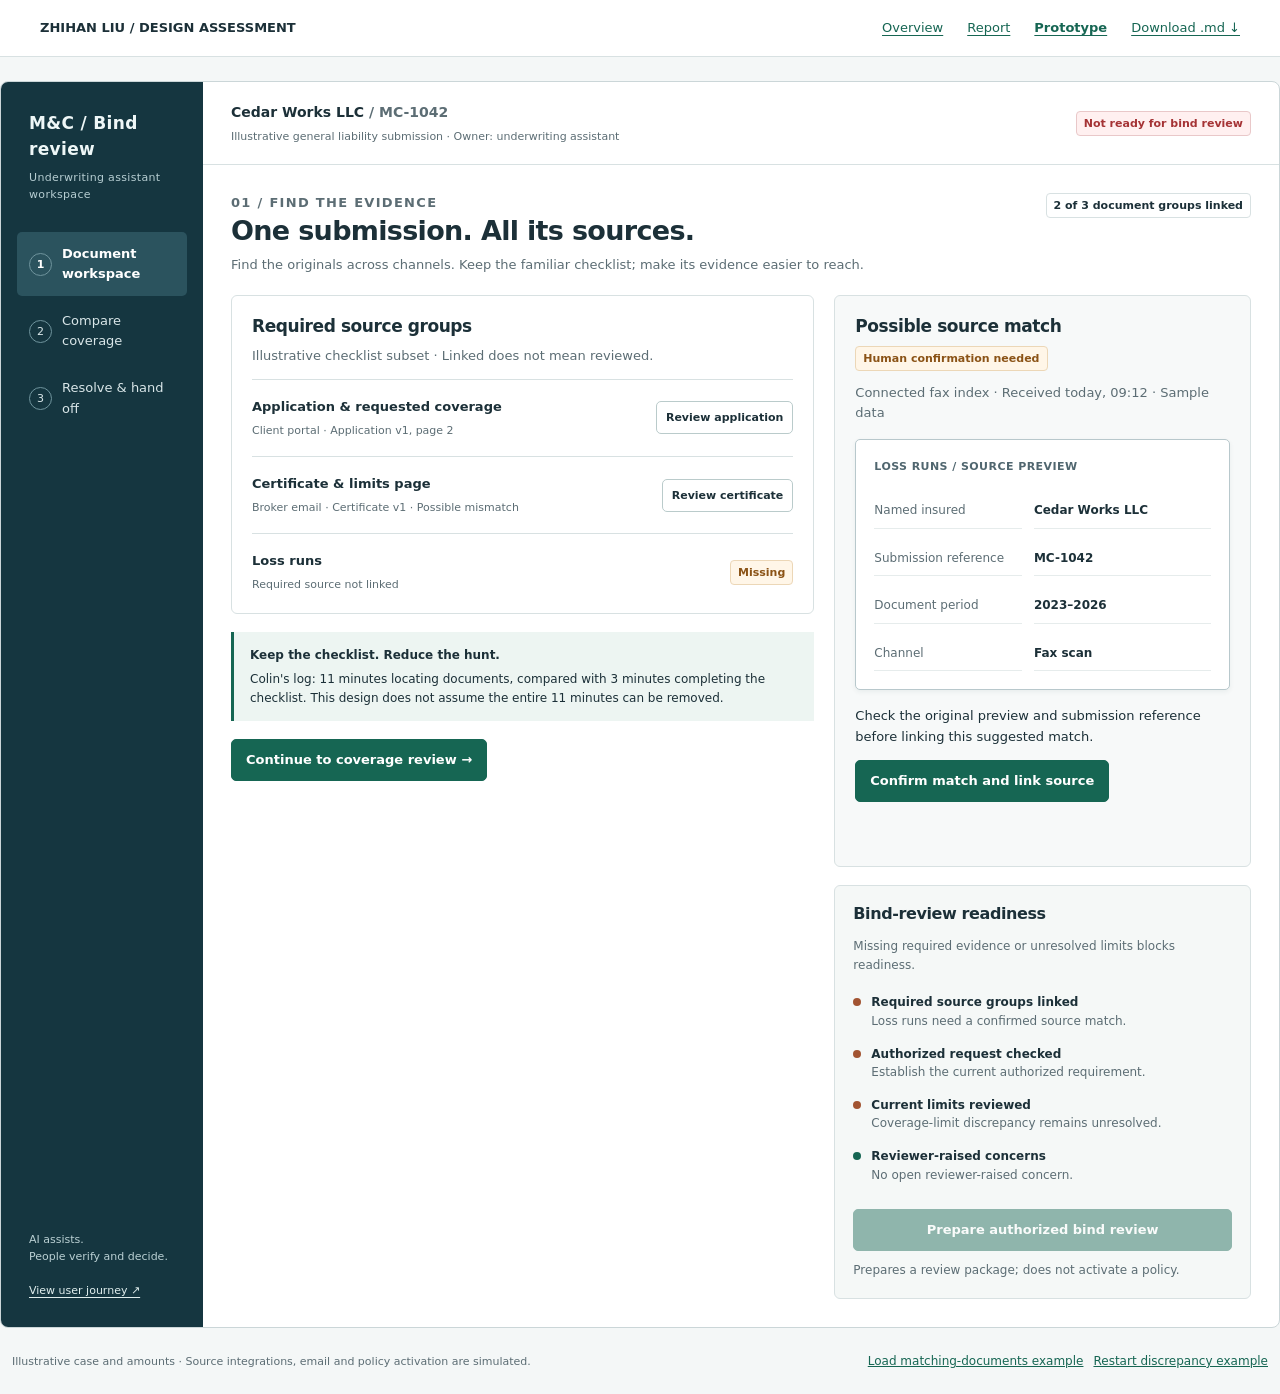
==== commit 6a3700f3: "Align evidence report, normal journey and reviewer-controlled request workflow" ====
--- a/prototype.html
+++ b/prototype.html
@@ -1,19 +1,20 @@
-<!doctype html><html lang="en"><head><meta charset="utf-8"><meta name="viewport" content="width=device-width,initial-scale=1"><meta name="robots" content="noindex,nofollow"><title>Binding review prototype · Marsh &amp; Colby</title><link rel="stylesheet" href="site.css"></head><body>
-<nav class="public-nav" aria-label="Site navigation"><a class="brand" href="index.html">ZHIHAN LIU / DESIGN ASSESSMENT</a><a href="index.html">Overview</a><a href="submission.html">Report</a><a href="prototype.html" aria-current="page">Prototype</a><a href="submission.md" download="Zhihan_Liu_Ajaia_Design_Assessment.md">Download .md ↓</a></nav>
-<div class="app-shell"><aside class="app-sidebar"><div class="app-brand">M&amp;C / Bind review<small>Underwriting assistant workspace</small></div><nav aria-label="Workflow steps"><button class="step-btn" data-step="1" aria-current="step"><span class="step-num">1</span>Document workspace</button><button class="step-btn" data-step="2"><span class="step-num">2</span>Compare coverage</button><button class="step-btn" data-step="3"><span class="step-num">3</span>Resolve &amp; hand off</button></nav><div class="sidebar-foot">AI assists.<br>People verify and decide.<br><br><a href="journey.svg">View user journey ↗</a></div></aside>
-<main class="app-main"><header class="app-top"><div><strong>Cedar Works LLC <span class="muted">/ MC-1042</span></strong><p>Illustrative general liability submission · Owner: underwriting assistant</p></div><span class="badge error" id="global-status" aria-live="polite">Not ready for bind review</span></header><div class="app-content">
-<section id="screen-1" aria-label="Document workspace"><div class="screen-head"><div><p class="eyebrow">01 / Find the evidence</p><h1>One submission. All its sources.</h1><p>Find the originals across channels. Keep the familiar checklist; make its evidence easier to reach.</p></div><span class="badge" id="doc-count">2 of 3 document groups linked</span></div>
-<div class="columns"><div><div class="panel"><h2>Required source groups</h2><p class="small muted">Illustrative checklist subset · Linked does not mean reviewed.</p><div class="document-row"><div><strong>Application &amp; requested coverage</strong><p>Client portal · Application v1, page 2</p></div><button class="button" data-step="2">Review application</button></div><div class="document-row"><div><strong>Certificate &amp; limits page</strong><p id="coi-meta">Broker email · Certificate v1, page 1 · Possible mismatch</p></div><button class="button" data-step="2">Review certificate</button></div><div class="document-row"><div><strong>Loss runs</strong><p id="loss-meta">Required source not linked</p></div><span class="badge warn" id="loss-status">Missing</span></div></div>
-<div class="info-strip"><strong>Keep the checklist. Reduce the hunt.</strong><p>Colin's log: 11 minutes locating documents, compared with 3 minutes completing the checklist. This design does not assume the entire 11 minutes can be removed.</p></div><button class="button primary" data-step="2">Continue to coverage review →</button></div>
-<aside><div class="panel soft"><h2>Possible source match</h2><span class="badge warn">Human confirmation needed</span><p class="source-meta" style="margin-top:12px">Connected fax index · Received today, 09:12 · Sample data</p><div class="preview"><div class="doc-name">LOSS RUNS / SOURCE PREVIEW</div><dl><dt>Named insured</dt><dd>Cedar Works LLC</dd><dt>Submission reference</dt><dd>MC-1042</dd><dt>Document period</dt><dd>2023–2026</dd><dt>Channel</dt><dd>Fax scan</dd></dl></div><p>Check the original preview and submission reference before linking this suggested match.</p><button id="link-loss" class="button primary">Confirm match and link source</button><p id="link-feedback" class="status-line" role="status"></p></div><div class="gate" data-gate></div></aside></div></section>
-<section id="screen-2" aria-label="Compare coverage" hidden><div class="screen-head"><div><p class="eyebrow">02 / Check the originals</p><h1>Different values. One decision to verify.</h1><p>AI highlights a possible difference. A reviewer establishes the authorized request and checks the original documents.</p></div><span class="badge error" id="comparison-status">Possible limit mismatch</span></div>
-<div class="info-strip warn" id="difference-banner"><strong id="difference-title">AI found different limits. Neither document is automatically correct.</strong><p id="difference-copy">Check the same coverage type and basis, then confirm the client's authorized requirement.</p></div>
-<div class="pair"><article class="panel"><div class="actions" style="justify-content:space-between"><h2>Application</h2><span class="badge">v1 · Page 2</span></div><p class="source-meta">Original excerpt · Client portal · Illustrative document</p><div class="preview"><div class="doc-name">COVERAGE REQUEST / APPLICATION</div><dl><dt>Named insured</dt><dd>Cedar Works LLC</dd><dt>Coverage</dt><dd>General liability</dd><dt>Limit basis</dt><dd>Per occurrence</dd><dt>Requested limit</dt><dd class="highlight">$1,000,000</dd></dl></div><p class="small muted">Extracted candidate value. The application alone does not establish authorization.</p></article>
-<article class="panel"><div class="actions" style="justify-content:space-between"><h2>Certificate of insurance</h2><span class="badge" id="certificate-version">v1 · Page 1</span></div><p class="source-meta" id="certificate-meta">Original excerpt · Broker email · Illustrative document</p><div class="preview"><div class="doc-name">CERTIFICATE / COVERAGE LIMITS</div><dl><dt>Named insured</dt><dd>Cedar Works LLC</dd><dt>Coverage</dt><dd>General liability</dd><dt>Limit basis</dt><dd>Per occurrence</dd><dt>Stated limit</dt><dd class="highlight" id="certificate-limit">$500,000</dd></dl></div><p class="small muted" id="certificate-note">The difference needs review, not an automatic correction.</p></article></div>
-<div class="columns"><div class="panel soft"><h2>Check the authorized request</h2><p class="source-meta" id="request-source">Client request forwarded by broker · Email, paragraph 2 · Sample data</p><blockquote style="margin:12px 0;border-left:3px solid #b6cfc5;padding-left:14px;font-size:14px">“Please arrange general liability at $1,000,000 per occurrence for Cedar Works LLC.”</blockquote><p class="small muted">In production, the reviewer must confirm this is an authorized and current request. Forwarded text is not automatically authoritative.</p><button id="verify-request" class="button">Confirm request source and limit</button><p id="request-feedback" class="status-line" role="status"></p><div class="review-actions"><button id="record-mismatch" class="button primary">Record discrepancy &amp; draft request →</button><button id="confirm-match" class="button primary" hidden>Confirm revised limits match the request</button><p id="comparison-feedback" class="status-line" role="status"></p></div></div><aside><div class="gate" data-gate></div><p class="small muted" style="margin-top:12px">A new document version reopens review. No AI output can waive a required document or unresolved coverage limit.</p></aside></div></section>
-<section id="screen-3" aria-label="Resolution and handoff" hidden><div class="screen-head"><div><p class="eyebrow">03 / Close the loop</p><h1>Make the next action explicit.</h1><p>Approve the message before it leaves. Track the reply, then recheck its evidence before handoff.</p></div><span class="badge warn" id="resolution-status">Request not sent</span></div><div class="columns"><div>
-<div class="panel" id="request-panel"><h2>Correction or clarification request</h2><p class="source-meta">To: assigned broker · Attach source references: application p2, certificate p1, request email</p><label for="broker-message" class="small"><strong>AI draft · Review and edit before sending</strong></label><textarea id="broker-message" rows="7"></textarea><p class="small muted">This draft asks for confirmation when the authorized baseline is not yet verified. It does not change coverage.</p><button id="send-request" class="button primary">Approve and send request (demo)</button><p id="send-feedback" class="status-line" role="status"></p></div>
-<div class="panel soft" id="waiting-panel" hidden><h2>Awaiting a usable broker response</h2><p>Owner: underwriting assistant · Channel: broker email</p><p class="small muted">Waiting is visible. Follow-up timing should follow an agreed service rule, not an invented automatic deadline.</p><button id="load-reply" class="button">Load illustrative broker reply</button></div>
-<div class="info-strip warn" id="reply-panel" hidden><strong>New certificate v2 received — review reopened</strong><p>The sample reply confirms the client's requested $1,000,000 limit and supplies a revised certificate. Receipt alone does not resolve the issue.</p><button class="button" data-step="2" style="margin-top:12px">Review new evidence →</button></div>
-<div class="result-panel" id="handoff-result" hidden><p class="eyebrow">Review package prepared</p><h2>Ready for an authorized person to assess binding.</h2><p>Application v1 / p2 · Certificate v2 / p1 · Confirmed request email · Loss runs fax linked to MC-1042.</p><p>Human-reviewed limit: $1,000,000 per occurrence. The resolution and reviewed versions travel with the package. This prototype has not activated a policy.</p></div></div><aside><div class="gate" data-gate></div><div class="panel" style="margin-top:18px"><h2>Issue history</h2><div id="issue-history" aria-live="polite"></div></div></aside></div></section>
-</div></main></div><div class="demo-bar"><span>Illustrative case and amounts · Browser-only prototype · Source integrations, email and policy activation are simulated.</span><button class="link-button" id="reset-demo">Restart demonstration</button></div><script src="prototype.js"></script></body></html>
+<!doctype html><html lang="en"><head><meta charset="utf-8"><meta name="viewport" content="width=device-width,initial-scale=1"><meta name="robots" content="noindex,nofollow"><title>Binding review prototype · Marsh &amp; Colby</title><link rel="stylesheet" href="site.css"><link rel="stylesheet" href="request-items.css"></head><body>
+<nav class="public-nav" aria-label="Site navigation"><a class="brand" href="index.html">ZHIHAN LIU / DESIGN ASSESSMENT</a><a href="index.html">Overview</a><a href="submission.html">Report</a><a href="prototype.html" aria-current="page">Prototype</a><a href="submission.md" download="Zhihan_Liu_Ajaia_Design_Assessment.md">Download .md ↓</a></nav>
+<div class="app-shell"><aside class="app-sidebar"><div class="app-brand">M&amp;C / Bind review<small>Underwriting assistant workspace</small></div><nav aria-label="Workflow steps"><button class="step-btn" data-step="1" aria-current="step"><span class="step-num">1</span>Document workspace</button><button class="step-btn" data-step="2"><span class="step-num">2</span>Compare coverage</button><button class="step-btn" data-step="3"><span class="step-num">3</span>Resolve &amp; hand off</button></nav><div class="sidebar-foot">AI assists.<br>People verify and decide.<br><br><a href="journey.svg">View user journey ↗</a></div></aside>
+<main class="app-main"><header class="app-top"><div><strong>Cedar Works LLC <span class="muted">/ MC-1042</span></strong><p>Illustrative general liability submission · Owner: underwriting assistant</p></div><span class="badge error" id="global-status" aria-live="polite">Not ready for bind review</span></header><div class="app-content">
+<section id="screen-1" aria-label="Document workspace"><div class="screen-head"><div><p class="eyebrow">01 / Find the evidence</p><h1>One submission. All its sources.</h1><p>Find the originals across channels. Keep the familiar checklist; make its evidence easier to reach.</p></div><span class="badge" id="doc-count">2 of 3 document groups linked</span></div>
+<div class="columns"><div><div class="panel"><h2>Required source groups</h2><p class="small muted">Illustrative checklist subset · Linked does not mean reviewed.</p><div class="document-row"><div><strong>Application &amp; requested coverage</strong><p>Client portal · Application v1, page 2</p></div><button class="button" data-step="2">Review application</button></div><div class="document-row"><div><strong>Certificate &amp; limits page</strong><p id="coi-meta">Broker email · Certificate v1, page 1 · Possible mismatch</p></div><button class="button" data-step="2">Review certificate</button></div><div class="document-row"><div><strong>Loss runs</strong><p id="loss-meta">Required source not linked</p></div><span class="badge warn" id="loss-status">Missing</span></div></div>
+<div class="info-strip"><strong>Keep the checklist. Reduce the hunt.</strong><p>Colin's log: 11 minutes locating documents, compared with 3 minutes completing the checklist. This design does not assume the entire 11 minutes can be removed.</p></div><button class="button primary" data-step="2">Continue to coverage review →</button></div>
+<aside><div class="panel soft"><h2>Possible source match</h2><span class="badge warn">Human confirmation needed</span><p class="source-meta" style="margin-top:12px">Connected fax index · Received today, 09:12 · Sample data</p><div class="preview"><div class="doc-name">LOSS RUNS / SOURCE PREVIEW</div><dl><dt>Named insured</dt><dd>Cedar Works LLC</dd><dt>Submission reference</dt><dd>MC-1042</dd><dt>Document period</dt><dd>2023–2026</dd><dt>Channel</dt><dd>Fax scan</dd></dl></div><p>Check the original preview and submission reference before linking this suggested match.</p><button id="link-loss" class="button primary">Confirm match and link source</button><p id="link-feedback" class="status-line" role="status"></p></div><div class="gate" data-gate></div></aside></div></section>
+<section id="screen-2" aria-label="Compare coverage" hidden><div class="screen-head"><div><p class="eyebrow">02 / Check the originals</p><h1 id="comparison-heading">Different values. One decision to verify.</h1><p>AI highlights a possible difference. A reviewer establishes the authorized request and checks the original documents.</p></div><span class="badge error" id="comparison-status">Possible limit mismatch</span></div>
+<div class="info-strip warn" id="difference-banner"><strong id="difference-title">AI found different limits. Neither document is automatically correct.</strong><p id="difference-copy">Check the same coverage type and basis, then confirm the client's authorized requirement.</p></div>
+<div class="pair"><article class="panel"><div class="actions" style="justify-content:space-between"><h2>Application</h2><span class="badge">v1 · Page 2</span></div><p class="source-meta">Original excerpt · Client portal · Illustrative document</p><div class="preview"><div class="doc-name">COVERAGE REQUEST / APPLICATION</div><dl><dt>Named insured</dt><dd>Cedar Works LLC</dd><dt>Coverage</dt><dd>General liability</dd><dt>Limit basis</dt><dd>Per occurrence</dd><dt>Requested limit</dt><dd class="highlight">$1,000,000</dd></dl></div><p class="small muted">Extracted candidate value. The application alone does not establish authorization.</p></article>
+<article class="panel"><div class="actions" style="justify-content:space-between"><h2>Certificate of insurance</h2><span class="badge" id="certificate-version">v1 · Page 1</span></div><p class="source-meta" id="certificate-meta">Original excerpt · Broker email · Illustrative document</p><div class="preview"><div class="doc-name">CERTIFICATE / COVERAGE LIMITS</div><dl><dt>Named insured</dt><dd>Cedar Works LLC</dd><dt>Coverage</dt><dd>General liability</dd><dt>Limit basis</dt><dd>Per occurrence</dd><dt>Stated limit</dt><dd class="highlight" id="certificate-limit">$500,000</dd></dl></div><p class="small muted" id="certificate-note">The difference needs review, not an automatic correction.</p></article></div>
+<div class="columns"><div class="panel soft"><h2>Check the authorized request</h2><p class="source-meta" id="request-source">Client request forwarded by broker · Email, paragraph 2 · Sample data</p><blockquote style="margin:12px 0;border-left:3px solid #b6cfc5;padding-left:14px;font-size:14px">“Please arrange general liability at $1,000,000 per occurrence for Cedar Works LLC.”</blockquote><p class="small muted">In production, the reviewer must confirm this is an authorized and current request. Forwarded text is not automatically authoritative.</p><button id="verify-request" class="button">Confirm request source and limit</button><p id="request-feedback" class="status-line" role="status"></p><div class="review-actions"><button id="record-mismatch" class="button primary">Record discrepancy &amp; draft request →</button><button id="confirm-match" class="button primary" hidden>Confirm revised limits match the request</button><p id="comparison-feedback" class="status-line" role="status"></p></div>
+<div class="review-actions"><h3>Something else needs checking?</h3><label for="manual-concern" class="small">Describe the specific concern and its source</label><textarea id="manual-concern" rows="2" style="min-height:75px" placeholder="For example: the request source may not be current."></textarea><button id="raise-concern" class="button" style="margin-top:8px">Record concern &amp; request clarification</button><div id="concern-resolution" hidden><p id="concern-summary" class="small"></p><label for="resolution-note" class="small">What evidence resolves this concern? Include a source.</label><textarea id="resolution-note" rows="2" style="min-height:75px"></textarea><button id="resolve-concern" class="button" style="margin-top:8px">Record evidence and resolve concern</button></div><p id="concern-feedback" class="status-line" role="status"></p></div></div><aside><div class="gate" data-gate></div><p class="small muted" style="margin-top:12px">A new document version reopens review. No AI output can waive a required document or unresolved coverage limit.</p></aside></div></section>
+<section id="screen-3" aria-label="Resolution and handoff" hidden><div class="screen-head"><div><p class="eyebrow">03 / Close the loop</p><h1>Make the next action explicit.</h1><p>Approve the message before it leaves. Track the reply, then recheck its evidence before handoff.</p></div><span class="badge warn" id="resolution-status">Request not sent</span></div><div class="columns"><div>
+<div class="panel" id="request-panel"><h2>Correction or clarification request</h2><p class="source-meta">To: assigned broker · Attach source references: application p2, certificate p1, request email</p><fieldset class="request-items"><legend>Choose the actions to request</legend><p class="small muted">Candidate template to test · Selection includes a request; it does not certify correctness.</p><label id="baseline-item"><input type="checkbox" id="ask-baseline"> Confirm the client's authorized limit and coverage basis.<small>Source: client-request email, paragraph 2 · Authorization not yet checked.</small></label><p id="baseline-context" class="small" hidden>Authorized request checked: $1,000,000 per occurrence · Client-request email, paragraph 2.</p><label id="correction-item"><input type="checkbox" id="ask-correction" checked> Clarify the application/certificate difference and supply the appropriate correction or explanation.<small>Sources: application v1, p2; certificate <span id="request-cert-version">v1</span>, p1.</small></label><label for="special-request">Add a case-specific request</label><textarea id="special-request" rows="2" style="min-height:75px" placeholder="Optional context or request beyond the suggested items"></textarea><button id="update-draft" class="button" style="margin-top:10px">Update draft from selected requests</button></fieldset><label for="broker-message" class="small"><strong>AI draft · Review and edit before sending</strong></label><textarea id="broker-message" rows="7"></textarea><p class="small muted">Review the selected actions, sources and wording. Edit the draft before sending; no selection clears a coverage check.</p><button id="send-request" class="button primary">Approve and send request (demo)</button><p id="send-feedback" class="status-line" role="status"></p></div>
+<div class="panel soft" id="waiting-panel" hidden><h2>Awaiting a usable broker response</h2><p>Owner: underwriting assistant · Channel: broker email</p><p class="small muted">Waiting is visible. Follow-up timing should follow an agreed service rule, not an invented automatic deadline.</p><button id="load-reply" class="button">Load illustrative broker reply</button></div>
+<div class="info-strip warn" id="reply-panel" hidden><strong>New certificate v2 received — review reopened</strong><p>The sample reply confirms the client's requested $1,000,000 limit and supplies a revised certificate. Receipt alone does not resolve the issue.</p><button class="button" data-step="2" style="margin-top:12px">Review new evidence →</button></div>
+<div class="result-panel" id="handoff-result" hidden><p class="eyebrow">Review package prepared</p><h2>Ready for an authorized person to assess binding.</h2><p><span id="package-sources">Reviewed source versions appear here.</span></p><p>Human-reviewed limit: $1,000,000 per occurrence. The resolution and reviewed versions travel with the package. This prototype has not activated a policy.</p></div></div><aside><div class="gate" data-gate></div><div class="panel" style="margin-top:18px"><h2>Issue history</h2><div id="issue-history" aria-live="polite"></div></div></aside></div></section>
+</div></main></div><div class="demo-bar"><span>Illustrative case and amounts · Source integrations, email and policy activation are simulated.</span><div class="actions"><button class="link-button" id="matching-demo">Load matching-documents example</button><button class="link-button" id="reset-demo">Restart discrepancy example</button></div></div><script src="prototype.js"></script></body></html>
--- a/request-items.css
+++ b/request-items.css
@@ -0,0 +1 @@
+.request-items{border:1px solid #c7d8d4;border-radius:5px;padding:16px;margin:16px 0 20px;background:#f5f9f7;min-width:0}.request-items legend{font-size:14px;font-weight:700;padding:0 6px}.request-items label{display:block;font-size:13px;margin:12px 0}.request-items input[type=checkbox]{width:16px;height:16px;vertical-align:middle;accent-color:#166653;margin-right:6px}.request-items small{display:block;margin:5px 0 0 25px;color:#5c6d74;font-size:11px}.request-items textarea{background:#fff}.report pre{overflow:auto;background:#f1f5f4;padding:16px;font-size:12px;line-height:1.7}
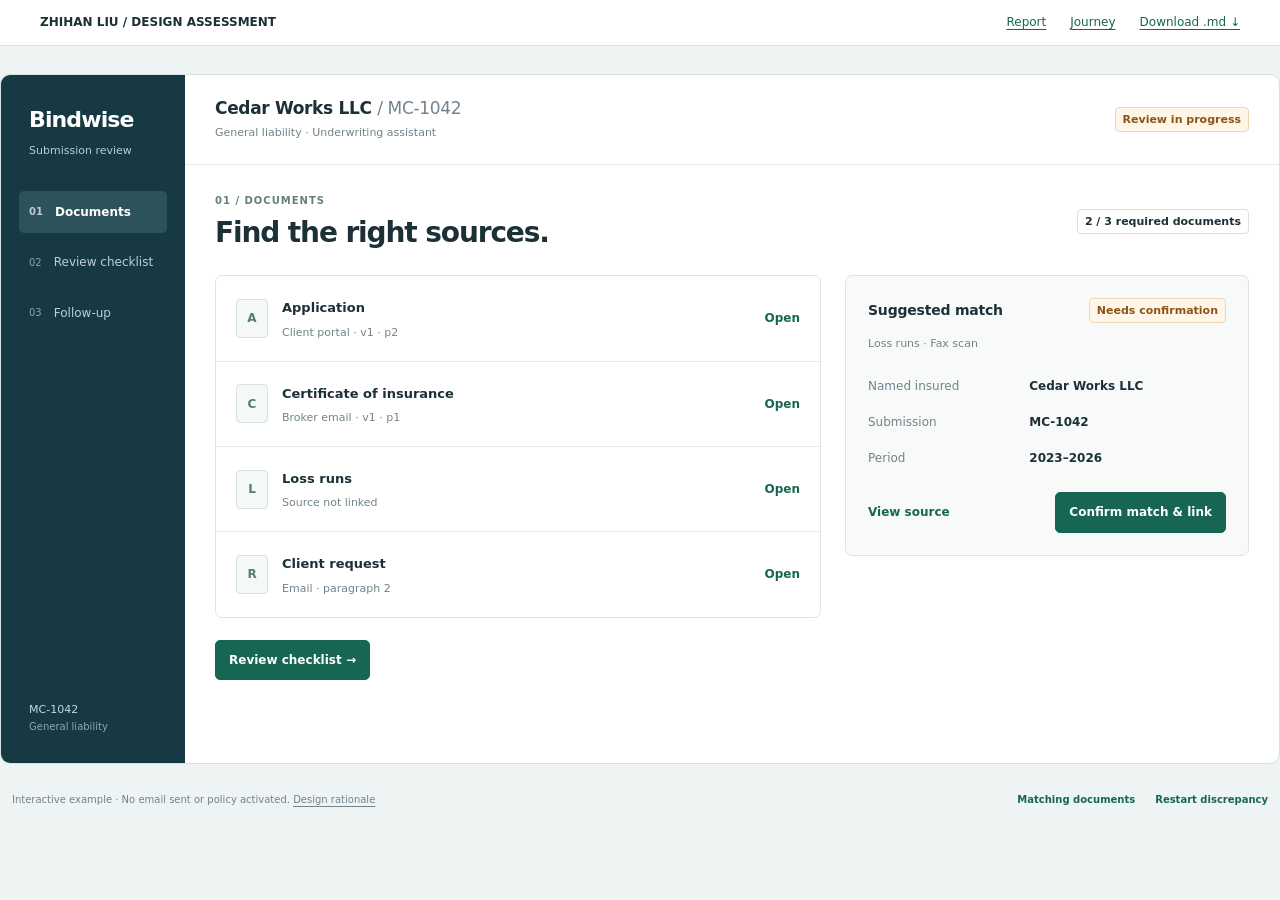
==== commit fd715427: "Connect human checklist decisions to structured follow-up and simplify review workspace" ====
--- a/prototype.html
+++ b/prototype.html
@@ -1,20 +1,15 @@
-<!doctype html><html lang="en"><head><meta charset="utf-8"><meta name="viewport" content="width=device-width,initial-scale=1"><meta name="robots" content="noindex,nofollow"><title>Binding review prototype · Marsh &amp; Colby</title><link rel="stylesheet" href="site.css"><link rel="stylesheet" href="request-items.css"></head><body>
-<nav class="public-nav" aria-label="Site navigation"><a class="brand" href="index.html">ZHIHAN LIU / DESIGN ASSESSMENT</a><a href="index.html">Overview</a><a href="submission.html">Report</a><a href="prototype.html" aria-current="page">Prototype</a><a href="submission.md" download="Zhihan_Liu_Ajaia_Design_Assessment.md">Download .md ↓</a></nav>
-<div class="app-shell"><aside class="app-sidebar"><div class="app-brand">M&amp;C / Bind review<small>Underwriting assistant workspace</small></div><nav aria-label="Workflow steps"><button class="step-btn" data-step="1" aria-current="step"><span class="step-num">1</span>Document workspace</button><button class="step-btn" data-step="2"><span class="step-num">2</span>Compare coverage</button><button class="step-btn" data-step="3"><span class="step-num">3</span>Resolve &amp; hand off</button></nav><div class="sidebar-foot">AI assists.<br>People verify and decide.<br><br><a href="journey.svg">View user journey ↗</a></div></aside>
-<main class="app-main"><header class="app-top"><div><strong>Cedar Works LLC <span class="muted">/ MC-1042</span></strong><p>Illustrative general liability submission · Owner: underwriting assistant</p></div><span class="badge error" id="global-status" aria-live="polite">Not ready for bind review</span></header><div class="app-content">
-<section id="screen-1" aria-label="Document workspace"><div class="screen-head"><div><p class="eyebrow">01 / Find the evidence</p><h1>One submission. All its sources.</h1><p>Find the originals across channels. Keep the familiar checklist; make its evidence easier to reach.</p></div><span class="badge" id="doc-count">2 of 3 document groups linked</span></div>
-<div class="columns"><div><div class="panel"><h2>Required source groups</h2><p class="small muted">Illustrative checklist subset · Linked does not mean reviewed.</p><div class="document-row"><div><strong>Application &amp; requested coverage</strong><p>Client portal · Application v1, page 2</p></div><button class="button" data-step="2">Review application</button></div><div class="document-row"><div><strong>Certificate &amp; limits page</strong><p id="coi-meta">Broker email · Certificate v1, page 1 · Possible mismatch</p></div><button class="button" data-step="2">Review certificate</button></div><div class="document-row"><div><strong>Loss runs</strong><p id="loss-meta">Required source not linked</p></div><span class="badge warn" id="loss-status">Missing</span></div></div>
-<div class="info-strip"><strong>Keep the checklist. Reduce the hunt.</strong><p>Colin's log: 11 minutes locating documents, compared with 3 minutes completing the checklist. This design does not assume the entire 11 minutes can be removed.</p></div><button class="button primary" data-step="2">Continue to coverage review →</button></div>
-<aside><div class="panel soft"><h2>Possible source match</h2><span class="badge warn">Human confirmation needed</span><p class="source-meta" style="margin-top:12px">Connected fax index · Received today, 09:12 · Sample data</p><div class="preview"><div class="doc-name">LOSS RUNS / SOURCE PREVIEW</div><dl><dt>Named insured</dt><dd>Cedar Works LLC</dd><dt>Submission reference</dt><dd>MC-1042</dd><dt>Document period</dt><dd>2023–2026</dd><dt>Channel</dt><dd>Fax scan</dd></dl></div><p>Check the original preview and submission reference before linking this suggested match.</p><button id="link-loss" class="button primary">Confirm match and link source</button><p id="link-feedback" class="status-line" role="status"></p></div><div class="gate" data-gate></div></aside></div></section>
-<section id="screen-2" aria-label="Compare coverage" hidden><div class="screen-head"><div><p class="eyebrow">02 / Check the originals</p><h1 id="comparison-heading">Different values. One decision to verify.</h1><p>AI highlights a possible difference. A reviewer establishes the authorized request and checks the original documents.</p></div><span class="badge error" id="comparison-status">Possible limit mismatch</span></div>
-<div class="info-strip warn" id="difference-banner"><strong id="difference-title">AI found different limits. Neither document is automatically correct.</strong><p id="difference-copy">Check the same coverage type and basis, then confirm the client's authorized requirement.</p></div>
-<div class="pair"><article class="panel"><div class="actions" style="justify-content:space-between"><h2>Application</h2><span class="badge">v1 · Page 2</span></div><p class="source-meta">Original excerpt · Client portal · Illustrative document</p><div class="preview"><div class="doc-name">COVERAGE REQUEST / APPLICATION</div><dl><dt>Named insured</dt><dd>Cedar Works LLC</dd><dt>Coverage</dt><dd>General liability</dd><dt>Limit basis</dt><dd>Per occurrence</dd><dt>Requested limit</dt><dd class="highlight">$1,000,000</dd></dl></div><p class="small muted">Extracted candidate value. The application alone does not establish authorization.</p></article>
-<article class="panel"><div class="actions" style="justify-content:space-between"><h2>Certificate of insurance</h2><span class="badge" id="certificate-version">v1 · Page 1</span></div><p class="source-meta" id="certificate-meta">Original excerpt · Broker email · Illustrative document</p><div class="preview"><div class="doc-name">CERTIFICATE / COVERAGE LIMITS</div><dl><dt>Named insured</dt><dd>Cedar Works LLC</dd><dt>Coverage</dt><dd>General liability</dd><dt>Limit basis</dt><dd>Per occurrence</dd><dt>Stated limit</dt><dd class="highlight" id="certificate-limit">$500,000</dd></dl></div><p class="small muted" id="certificate-note">The difference needs review, not an automatic correction.</p></article></div>
-<div class="columns"><div class="panel soft"><h2>Check the authorized request</h2><p class="source-meta" id="request-source">Client request forwarded by broker · Email, paragraph 2 · Sample data</p><blockquote style="margin:12px 0;border-left:3px solid #b6cfc5;padding-left:14px;font-size:14px">“Please arrange general liability at $1,000,000 per occurrence for Cedar Works LLC.”</blockquote><p class="small muted">In production, the reviewer must confirm this is an authorized and current request. Forwarded text is not automatically authoritative.</p><button id="verify-request" class="button">Confirm request source and limit</button><p id="request-feedback" class="status-line" role="status"></p><div class="review-actions"><button id="record-mismatch" class="button primary">Record discrepancy &amp; draft request →</button><button id="confirm-match" class="button primary" hidden>Confirm revised limits match the request</button><p id="comparison-feedback" class="status-line" role="status"></p></div>
-<div class="review-actions"><h3>Something else needs checking?</h3><label for="manual-concern" class="small">Describe the specific concern and its source</label><textarea id="manual-concern" rows="2" style="min-height:75px" placeholder="For example: the request source may not be current."></textarea><button id="raise-concern" class="button" style="margin-top:8px">Record concern &amp; request clarification</button><div id="concern-resolution" hidden><p id="concern-summary" class="small"></p><label for="resolution-note" class="small">What evidence resolves this concern? Include a source.</label><textarea id="resolution-note" rows="2" style="min-height:75px"></textarea><button id="resolve-concern" class="button" style="margin-top:8px">Record evidence and resolve concern</button></div><p id="concern-feedback" class="status-line" role="status"></p></div></div><aside><div class="gate" data-gate></div><p class="small muted" style="margin-top:12px">A new document version reopens review. No AI output can waive a required document or unresolved coverage limit.</p></aside></div></section>
-<section id="screen-3" aria-label="Resolution and handoff" hidden><div class="screen-head"><div><p class="eyebrow">03 / Close the loop</p><h1>Make the next action explicit.</h1><p>Approve the message before it leaves. Track the reply, then recheck its evidence before handoff.</p></div><span class="badge warn" id="resolution-status">Request not sent</span></div><div class="columns"><div>
-<div class="panel" id="request-panel"><h2>Correction or clarification request</h2><p class="source-meta">To: assigned broker · Attach source references: application p2, certificate p1, request email</p><fieldset class="request-items"><legend>Choose the actions to request</legend><p class="small muted">Candidate template to test · Selection includes a request; it does not certify correctness.</p><label id="baseline-item"><input type="checkbox" id="ask-baseline"> Confirm the client's authorized limit and coverage basis.<small>Source: client-request email, paragraph 2 · Authorization not yet checked.</small></label><p id="baseline-context" class="small" hidden>Authorized request checked: $1,000,000 per occurrence · Client-request email, paragraph 2.</p><label id="correction-item"><input type="checkbox" id="ask-correction" checked> Clarify the application/certificate difference and supply the appropriate correction or explanation.<small>Sources: application v1, p2; certificate <span id="request-cert-version">v1</span>, p1.</small></label><label for="special-request">Add a case-specific request</label><textarea id="special-request" rows="2" style="min-height:75px" placeholder="Optional context or request beyond the suggested items"></textarea><button id="update-draft" class="button" style="margin-top:10px">Update draft from selected requests</button></fieldset><label for="broker-message" class="small"><strong>AI draft · Review and edit before sending</strong></label><textarea id="broker-message" rows="7"></textarea><p class="small muted">Review the selected actions, sources and wording. Edit the draft before sending; no selection clears a coverage check.</p><button id="send-request" class="button primary">Approve and send request (demo)</button><p id="send-feedback" class="status-line" role="status"></p></div>
-<div class="panel soft" id="waiting-panel" hidden><h2>Awaiting a usable broker response</h2><p>Owner: underwriting assistant · Channel: broker email</p><p class="small muted">Waiting is visible. Follow-up timing should follow an agreed service rule, not an invented automatic deadline.</p><button id="load-reply" class="button">Load illustrative broker reply</button></div>
-<div class="info-strip warn" id="reply-panel" hidden><strong>New certificate v2 received — review reopened</strong><p>The sample reply confirms the client's requested $1,000,000 limit and supplies a revised certificate. Receipt alone does not resolve the issue.</p><button class="button" data-step="2" style="margin-top:12px">Review new evidence →</button></div>
-<div class="result-panel" id="handoff-result" hidden><p class="eyebrow">Review package prepared</p><h2>Ready for an authorized person to assess binding.</h2><p><span id="package-sources">Reviewed source versions appear here.</span></p><p>Human-reviewed limit: $1,000,000 per occurrence. The resolution and reviewed versions travel with the package. This prototype has not activated a policy.</p></div></div><aside><div class="gate" data-gate></div><div class="panel" style="margin-top:18px"><h2>Issue history</h2><div id="issue-history" aria-live="polite"></div></div></aside></div></section>
-</div></main></div><div class="demo-bar"><span>Illustrative case and amounts · Source integrations, email and policy activation are simulated.</span><div class="actions"><button class="link-button" id="matching-demo">Load matching-documents example</button><button class="link-button" id="reset-demo">Restart discrepancy example</button></div></div><script src="prototype.js"></script></body></html>
+<!doctype html><html lang="en"><head><meta charset="utf-8"><meta name="viewport" content="width=device-width,initial-scale=1"><meta name="robots" content="noindex,nofollow"><title>Bindwise · Submission review</title><link rel="stylesheet" href="site.css"><link rel="stylesheet" href="workspace.css"></head><body>
+<nav class="public-nav" aria-label="Site navigation"><a class="brand" href="index.html">ZHIHAN LIU / DESIGN ASSESSMENT</a><a href="submission.html">Report</a><a href="journey.svg">Journey</a><a href="submission.md" download="Zhihan_Liu_Ajaia_Design_Assessment.md">Download .md ↓</a></nav>
+<div class="review-app"><aside class="rail"><a href="index.html" class="wordmark">Bindwise<span>Submission review</span></a><nav aria-label="Review steps"><button data-step="1" aria-current="step"><span>01</span>Documents</button><button data-step="2"><span>02</span>Review checklist</button><button data-step="3"><span>03</span>Follow-up</button></nav><div class="rail-case">MC-1042<br><span>General liability</span></div></aside>
+<main class="review-main"><header class="case-header"><div><h1>Cedar Works LLC <span>/ MC-1042</span></h1><p>General liability · Underwriting assistant</p></div><span id="case-status" class="badge warn" role="status">Review in progress</span></header>
+<section id="step-1" class="page" aria-label="Documents"><div class="page-title"><div><p class="step-label">01 / Documents</p><h2>Find the right sources.</h2></div><span id="source-count" class="badge">2 / 3 linked</span></div><div class="documents-layout"><div><div class="card source-list"><div class="source-row"><div class="file-icon">A</div><div><strong>Application</strong><p>Client portal · v1 · p2</p></div><button class="text-action" data-source="application">Open</button></div><div class="source-row"><div class="file-icon">C</div><div><strong>Certificate of insurance</strong><p id="cert-source-meta">Broker email · v1 · p1</p></div><button class="text-action" data-source="certificate">Open</button></div><div class="source-row"><div class="file-icon">L</div><div><strong>Loss runs</strong><p id="loss-source-meta">Source not linked</p></div><button class="text-action" data-source="loss">Open</button></div><div class="source-row"><div class="file-icon">R</div><div><strong>Client request</strong><p>Email · paragraph 2</p></div><button class="text-action" data-source="request">Open</button></div></div><div class="page-actions"><button class="button primary" data-step="2">Review checklist →</button></div></div><aside class="card match-card"><div class="card-head"><h3>Suggested match</h3><span class="badge warn" id="match-status">Needs confirmation</span></div><p class="document-caption">Loss runs · Fax scan</p><dl class="compact-facts"><dt>Named insured</dt><dd>Cedar Works LLC</dd><dt>Submission</dt><dd>MC-1042</dd><dt>Period</dt><dd>2023–2026</dd></dl><div class="match-actions"><button class="text-action" data-source="loss">View source</button><button class="button primary" id="link-source">Confirm match &amp; link</button></div></aside></div></section>
+<section id="step-2" class="page" aria-label="Review checklist" hidden><div class="page-title"><div><p class="step-label">02 / Review checklist</p><h2>Check the evidence.</h2></div><span id="review-count" class="badge">0 reviewed</span></div><div class="checklist-wrap card"><table class="checklist"><thead><tr><th>Requirement</th><th>Suggested finding</th><th>Source</th><th>Your review</th></tr></thead><tbody id="review-rows"></tbody></table></div><p id="review-feedback" class="inline-feedback" role="status"></p><details class="add-item"><summary>＋ Add review item</summary><div class="add-grid"><label>Requirement<input id="custom-title" placeholder="What else needs checking?"></label><label>Source<select id="custom-source"><option value="request">Client-request email</option><option value="application">Application</option><option value="certificate">Certificate</option><option value="loss">Loss runs</option></select></label><label class="wide">Question or requested action<input id="custom-action" placeholder="Describe what needs clarification"></label></div><button id="add-item" class="button">Add to checklist</button></details><div class="page-actions between"><span id="checklist-summary" class="muted small"></span><div class="actions"><button class="button" id="review-followup">Review follow-up →</button><button class="button primary" id="prepare-review">Prepare bind review</button></div></div></section>
+<section id="step-3" class="page" aria-label="Follow-up" hidden><div class="page-title"><div><p class="step-label">03 / Follow-up</p><h2 id="followup-heading">Request the missing pieces.</h2></div><span id="delivery-status" class="badge">Draft</span></div>
+<div id="reply-notice" class="compact-notice" hidden><div><strong>Certificate v2 received</strong><span>Review reopened</span></div><button class="button" data-step="2">Review new evidence →</button></div>
+<div id="ready-panel" class="card ready-card" hidden><div class="ready-mark">✓</div><h3 id="ready-title">Ready for authorized review</h3><p id="ready-sources"></p><button id="prepare-final" class="button primary">Prepare bind review</button><p id="prepared-message" role="status"></p></div>
+<div id="pending-panel" class="card empty-card" hidden><h3>Finish the checklist</h3><p id="pending-copy"></p><button class="button" data-step="2">Return to review</button></div>
+<div id="compose-layout" class="followup-layout"><div class="card compose-card"><div class="card-head"><h3>Message to broker</h3><span id="draft-origin" class="subtle-label">From review checklist</span></div><div class="address-line"><span>To</span><strong>Assigned broker</strong></div><label class="subject-field">Subject<input id="mail-subject" value="MC-1042 · Coverage review — information needed"></label><label class="message-label" for="mail-body">Message</label><textarea id="mail-body" rows="15" spellcheck="false"></textarea><div id="draft-change" class="draft-change" hidden><span>Checklist changed. Your edits are saved.</span><button class="text-action" id="refresh-mail">Use updated draft</button></div><details id="previous-draft" hidden><summary>Previous edited draft</summary><pre id="saved-draft"></pre></details><p id="send-feedback" class="inline-feedback" role="status"></p><div class="page-actions"><button id="send-mail" class="button primary">Approve &amp; send (demo)</button></div></div><aside><div class="card gap-card"><div class="card-head"><h3>Requested items</h3><span id="gap-count" class="badge warn">0</span></div><div id="gap-items"></div></div><div class="owner-line"><span>Owner</span><strong>Underwriting assistant</strong></div></aside></div>
+<div id="sent-panel" class="card sent-card" hidden><span class="badge good">Sent</span><h3>Waiting for broker</h3><p id="sent-summary"></p><details><summary>View sent message</summary><pre id="sent-message"></pre></details><button id="load-reply" class="button">Load sample reply</button></div>
+<details class="activity" id="activity-panel"><summary>Activity</summary><div id="activity-list"></div></details></section>
+</main></div><footer class="prototype-footer"><span>Interactive example · No email sent or policy activated. <a href="submission.html">Design rationale</a></span><div><button id="matching-example" class="text-action">Matching documents</button><button id="reset-example" class="text-action">Restart discrepancy</button></div></footer>
+<dialog id="source-dialog"><div class="card-head"><div><p id="source-channel" class="document-caption"></p><h2 id="source-title"></h2></div><button id="close-source" class="text-action">Close</button></div><div id="source-content"></div><p class="source-fixture">Illustrative document excerpt</p></dialog><script src="prototype.js"></script></body></html>
--- a/workspace.css
+++ b/workspace.css
@@ -0,0 +1 @@
+body{background:#eef3f3}.public-nav{font-size:12px;padding-top:13px;padding-bottom:13px}.review-app{max-width:1400px;margin:28px auto;display:grid;grid-template-columns:184px minmax(0,1fr);background:#fff;border:1px solid #d6e0e1;border-radius:10px;overflow:hidden;min-height:690px}.rail{background:#173943;color:#fff;padding:28px 18px;display:flex;flex-direction:column}.wordmark{font-size:22px;font-weight:750;letter-spacing:-.04em;text-decoration:none;color:#fff;padding:0 10px 32px}.wordmark span{display:block;font-size:11px;letter-spacing:0;font-weight:400;color:#b9ced2;margin-top:5px}.rail nav{display:grid;gap:8px}.rail nav button{background:transparent;border:0;color:#bfd0d3;text-align:left;padding:12px 10px;border-radius:5px;font-size:12px;display:flex;gap:12px;align-items:center}.rail nav button span{font-size:10px;opacity:.7}.rail nav button[aria-current=step]{background:#2c525b;color:white;font-weight:650}.rail-case{margin-top:auto;padding:35px 10px 0;font-size:11px;color:#c6d8db}.rail-case span{font-size:10px;opacity:.7}.review-main{min-width:0}.case-header{display:flex;justify-content:space-between;align-items:center;gap:16px;padding:23px 30px;border-bottom:1px solid #e2e9e9}.case-header h1{font-size:17px;margin-bottom:5px;letter-spacing:-.02em}.case-header h1 span{color:#71838b;font-weight:400}.case-header p{font-size:11px;color:#71838b;margin:0}.page{padding:28px 30px 32px}.page-title{display:flex;justify-content:space-between;align-items:center;gap:16px;margin-bottom:25px}.step-label{font-size:10px;text-transform:uppercase;letter-spacing:.1em;color:#648078;font-weight:700;margin-bottom:7px}.page-title h2{font-size:28px;margin:0;letter-spacing:-.04em}.card{border:1px solid #dce5e5;border-radius:7px;background:white;overflow:hidden}.card-head{display:flex;align-items:center;justify-content:space-between;gap:12px}.card h3{font-size:14px;letter-spacing:-.015em;margin:0}.documents-layout{display:grid;grid-template-columns:minmax(0,1.5fr) minmax(270px,1fr);gap:24px}.source-row{display:flex;align-items:center;gap:14px;padding:20px;border-bottom:1px solid #e8eded}.source-row:last-child{border:0}.source-row strong{font-size:13px}.source-row p{font-size:11px;color:#71838b;margin:4px 0 0}.source-row .text-action{margin-left:auto}.file-icon{width:32px;height:39px;border:1px solid #d6e3df;border-radius:4px;background:#f4f8f6;display:grid;place-items:center;color:#577c70;font-size:12px;font-weight:650}.text-action{border:0;background:none;padding:0;color:#166653;font-size:12px;cursor:pointer;font-weight:600}.match-card{padding:22px;align-self:start;background:#f8faf9}.document-caption{font-size:11px;color:#71838b;margin:12px 0 0}.compact-facts{display:grid;grid-template-columns:1fr 1.3fr;font-size:12px;gap:17px 10px;margin:25px 0}.compact-facts dt{color:#71838b}.compact-facts dd{margin:0;font-weight:600}.match-actions{display:flex;justify-content:space-between;align-items:center;gap:10px;margin-top:25px}.page-actions{display:flex;align-items:center;gap:12px;margin-top:22px}.page-actions.between{justify-content:space-between;flex-wrap:wrap}.review-main .button{font-size:12px;padding:10px 13px;border-radius:5px}.checklist-wrap{overflow:auto}.checklist{width:100%;border-collapse:collapse;font-size:12px}.checklist th{background:#f6f8f8;color:#71838b;font-size:10px;text-transform:uppercase;letter-spacing:.04em;text-align:left;font-weight:650;padding:13px 17px;border-bottom:1px solid #e4ebea}.checklist td{padding:21px 17px;border-bottom:1px solid #e7eeee;vertical-align:top}.checklist tr:last-child td{border-bottom:0}.checklist td:first-child{width:23%;font-weight:650}.checklist td:nth-child(2){width:28%}.checklist td:nth-child(3){width:21%}.checklist td:nth-child(4){width:28%;min-width:180px}.finding{display:block;font-weight:600;margin-bottom:4px}.finding.attention{color:#a35a2e}.finding-note{color:#71838b;font-size:10px;display:block}.source-links{display:flex;flex-direction:column;align-items:start;gap:6px}.source-links .text-action{font-size:11px;font-weight:500;text-align:left}.review-select{width:100%;font:inherit;font-size:12px;border:1px solid #cddbd8;border-radius:5px;padding:9px 8px;background:white;color:#526c72;cursor:pointer}.review-select.verified{color:#166653;border-color:#9dc6b3;background:#f2faf5}.review-select.correction{color:#9c4535;border-color:#dfbeb4;background:#fff7f4}.review-select.unclear{color:#8b621e;border-color:#dfd0ad;background:#fffaf0}.review-note{width:100%;min-height:65px;font-size:11px;margin-top:9px;padding:9px;line-height:1.5}.inline-feedback{font-size:12px;color:#9c4535;min-height:0;margin:12px 0 0}.inline-feedback:empty{display:none}.add-item{margin:20px 0;font-size:12px}.add-item summary{cursor:pointer;color:#166653;font-weight:650}.add-item[open]{padding:18px;border:1px solid #dce5e5;border-radius:6px;background:#f8faf9}.add-grid{display:grid;grid-template-columns:1.4fr 1fr;gap:14px;margin:18px 0}.add-grid .wide{grid-column:1/-1}.add-grid label{display:block;font-size:11px;color:#71838b}.add-grid input,.add-grid select{display:block;width:100%;padding:10px;border:1px solid #cddbd8;border-radius:4px;background:white;font-size:12px;margin-top:6px}.followup-layout{display:grid;grid-template-columns:minmax(0,1.8fr) minmax(230px,1fr);gap:24px}.compose-card{padding:22px}.subtle-label{font-size:10px;color:#71838b}.address-line{font-size:12px;display:flex;gap:18px;padding:17px 0 13px;margin-top:12px;border-bottom:1px solid #e7eeee}.address-line span{color:#71838b}.address-line strong{font-weight:500}.subject-field{font-size:11px;color:#71838b;display:flex;gap:12px;align-items:center;border-bottom:1px solid #e7eeee;padding:9px 0}.subject-field input{min-width:0;width:100%;border:0;padding:6px;color:#1c3038;font-size:12px;outline-offset:0}.message-label{display:block;font-size:11px;color:#71838b;margin:17px 0 8px}#mail-body{min-height:290px;padding:0;border:0;font-size:12px;line-height:1.8;resize:vertical}#mail-body:focus-visible{outline:1px solid #9abeb0;outline-offset:6px}.gap-card{padding:20px}.gap-item{padding:18px 0;border-bottom:1px solid #e7eeee}.gap-item:last-child{padding-bottom:0;border:0}.gap-item strong{font-size:12px;display:block}.gap-item p{font-size:11px;color:#71838b;margin:7px 0}.gap-item span{font-size:10px;color:#9c4535}.owner-line{font-size:11px;display:flex;justify-content:space-between;gap:12px;margin-top:20px;color:#71838b}.owner-line strong{font-weight:500;color:#526c72}.draft-change{display:flex;align-items:center;justify-content:space-between;gap:12px;padding:12px;background:#fff7e8;font-size:11px;border-radius:4px;margin-top:12px}.compact-notice{padding:15px 18px;background:#edf6f0;border:1px solid #c6dece;border-radius:5px;margin-bottom:20px;display:flex;align-items:center;justify-content:space-between}.compact-notice strong{font-size:13px}.compact-notice span{display:block;font-size:11px;color:#71838b;margin-top:4px}.ready-card,.empty-card,.sent-card{padding:28px;margin-bottom:20px}.ready-card{background:#f4faf6}.ready-card h3,.empty-card h3,.sent-card h3{font-size:20px;margin:10px 0}.ready-card p,.empty-card p,.sent-card p{font-size:12px;color:#71838b;max-width:620px}.ready-mark{font-size:24px;color:#166653}.sent-card .button{margin-top:20px}.sent-card details{font-size:12px}.activity{margin-top:24px;font-size:11px;color:#71838b}.activity summary{cursor:pointer}.activity-row{padding:10px 0;border-bottom:1px solid #e7eeee}.activity-row strong{font-size:11px;color:#526c72;display:block}.prototype-footer{max-width:1400px;margin:0 auto 24px;font-size:10px;color:#71838b;display:flex;justify-content:space-between;gap:20px;padding:0 12px}.prototype-footer>div{display:flex;gap:20px}.prototype-footer .text-action{font-size:10px}.prototype-footer a{color:inherit}pre{white-space:pre-wrap;overflow-wrap:anywhere;font:11px/1.7 inherit;color:#526c72}.compose-card details{font-size:11px;margin-top:15px}.compose-card details summary{cursor:pointer}dialog{width:min(580px,calc(100% - 36px));border:1px solid #cadbd7;border-radius:9px;padding:28px;color:#1c3038;box-shadow:0 18px 70px #132d3933}dialog::backdrop{background:#18333e55}dialog h2{font-size:22px;margin:5px 0}dialog .document-caption{margin:0}dialog dl{display:grid;grid-template-columns:1fr 1.3fr;gap:19px 15px;font-size:13px;margin:30px 0}dialog dt{color:#71838b}dialog dd{margin:0;font-weight:600}.source-fixture{font-size:10px;color:#71838b;margin:24px 0 0}.source-quote{font-size:15px;line-height:1.8;margin:30px 0;padding-left:18px;border-left:3px solid #a7c8b8}#prepared-message{color:#166653;font-weight:600}@media(max-width:1050px){.review-app{margin:20px;grid-template-columns:160px minmax(0,1fr)}.page,.case-header{padding:24px}.documents-layout{grid-template-columns:1fr}.match-card{max-width:none}.followup-layout{grid-template-columns:1fr}.gap-card{margin-top:0}.owner-line{margin-bottom:15px}}@media(max-width:700px){.review-app{display:block;margin:12px}.rail{padding:15px;display:block}.wordmark{display:block;padding:0 0 14px;font-size:19px}.wordmark span,.rail-case{display:none}.rail nav{display:flex}.rail nav button{font-size:11px;padding:9px;gap:6px}.page,.case-header{padding:20px 16px}.case-header{flex-wrap:wrap}.page-title h2{font-size:24px}.checklist{min-width:720px}.prototype-footer{flex-wrap:wrap;padding:0 18px}.public-nav{padding:12px 18px}.public-nav .brand{flex-basis:auto}.add-grid{grid-template-columns:1fr}.add-grid .wide{grid-column:auto}}
